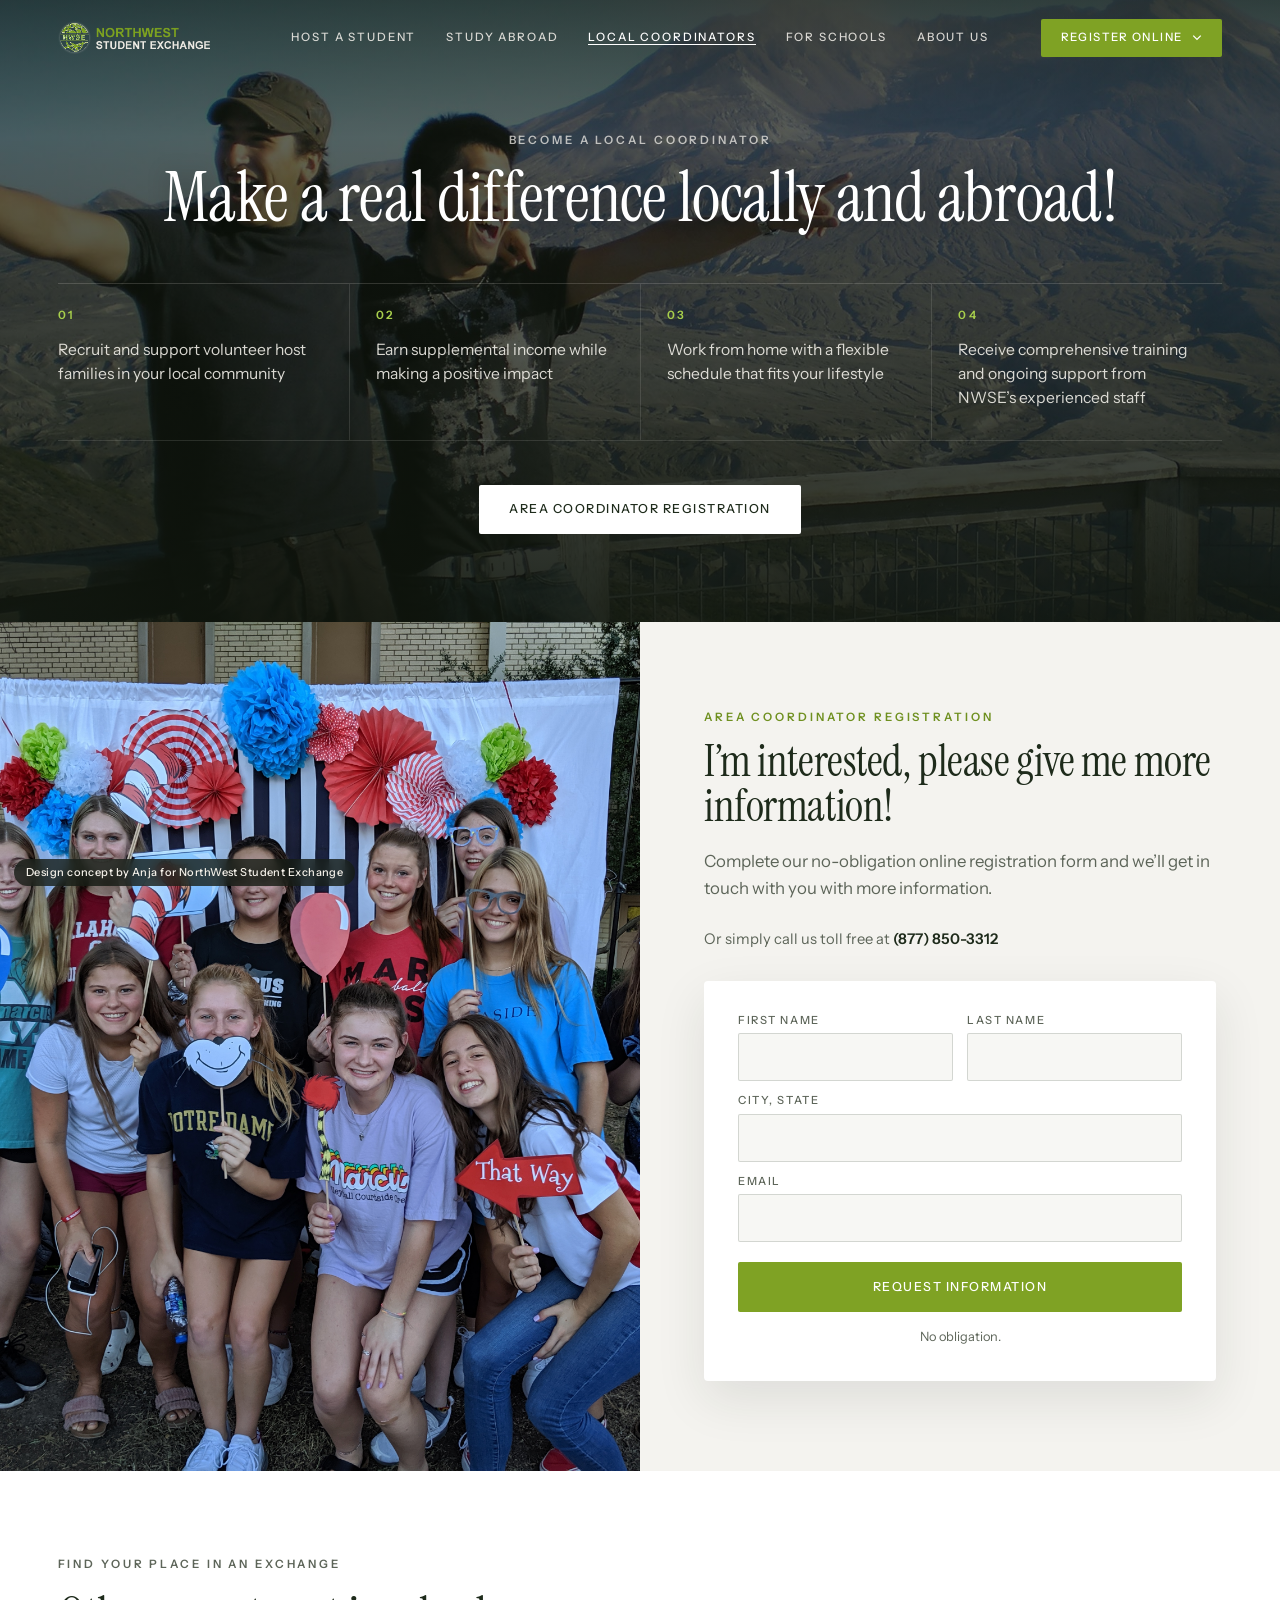
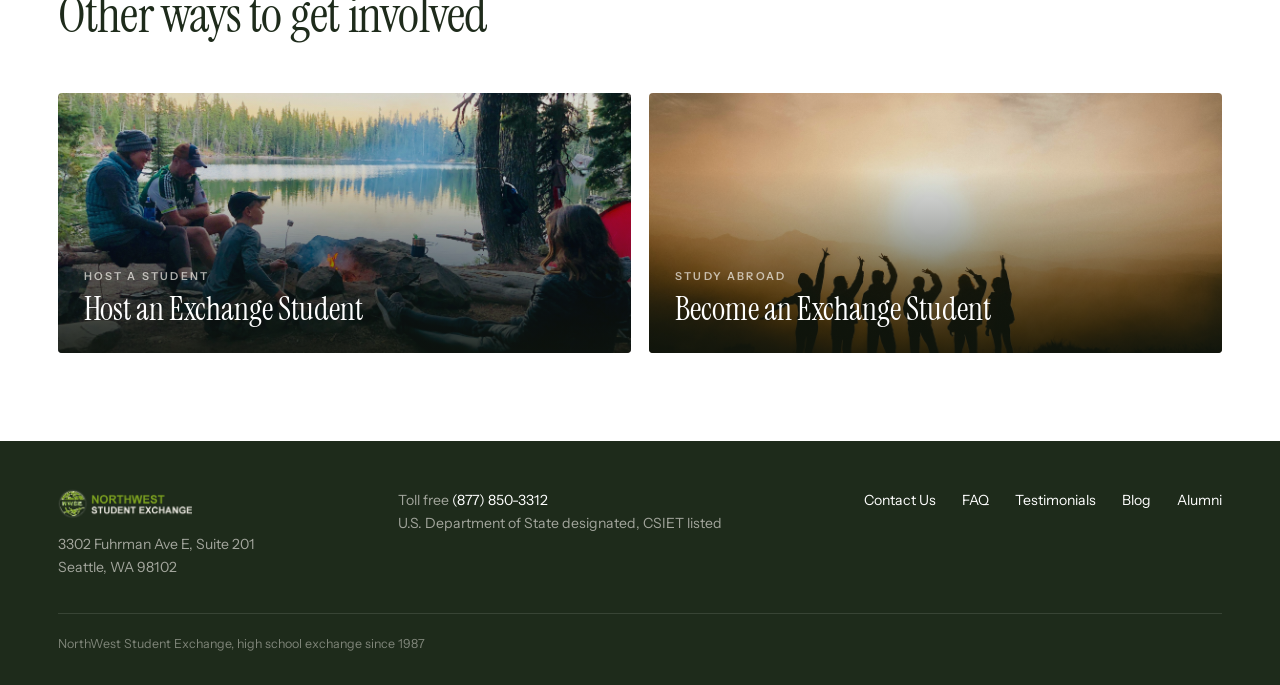
==== coordinator.html @ 682222d7 "Lighter registration section: full colour photo beside a soft light panel with the form Co-Authored-" ====
<!doctype html>
<html lang="en">
<head>
<meta charset="utf-8">
<meta name="viewport" content="width=device-width, initial-scale=1">
<title>Area Coordinator Registration | NorthWest Student Exchange</title>
<meta name="robots" content="noindex">
<link rel="preconnect" href="https://fonts.googleapis.com"><link rel="preconnect" href="https://fonts.gstatic.com" crossorigin><link href="https://fonts.googleapis.com/css2?family=Instrument+Serif:ital@0;1&family=Instrument+Sans:wght@400;500;600&display=swap" rel="stylesheet">
<link rel="stylesheet" href="pages.css?v=9">
</head>
<body>
<header>
  <div class="bar">
    <a class="logo" href="index.html"><img class="lg-light" src="img/logo-light.png" alt="NorthWest Student Exchange"><img class="lg-dark" src="img/logo.png" alt="" aria-hidden="true"></a>
    <nav class="nc"><a href="host.html">Host a Student</a><a href="student.html">Study Abroad</a><a href="coordinator.html" class="cur">Local Coordinators</a><a href="index.html#more">For Schools</a><a href="index.html#why">About Us</a></nav>
    <div class="nr"><div class="reg">
      <button class="reg-btn" type="button" aria-haspopup="true" aria-expanded="false" aria-controls="reg-menu">Register Online<svg viewBox="0 0 12 8" aria-hidden="true"><path d="M1.5 1.75 6 6.25l4.5-4.5"/></svg></button>
      <div class="reg-menu" id="reg-menu" role="menu">
        <a role="menuitem" href="host.html">Host Family Registration</a>
        <a role="menuitem" href="student.html">Exchange Student Registration</a>
        <a role="menuitem" href="coordinator.html">Area Coordinator Registration</a>
      </div>
    </div></div>
  </div>
  <div class="subnav"><a href="host.html">Host a Student</a><a href="student.html">Study Abroad</a><a href="coordinator.html" class="cur">Coordinators</a><a href="index.html#more">For Schools</a><a href="index.html#why">About Us</a></div>
</header>
<main>
<section class="phero top-benefits">
  <img src="img/nwse/2015_11_slider2b.jpg" alt="" style="object-position:50% 40%">
  <div class="wrap">
    <p class="eyebrow">Become a Local Coordinator</p>
    <h1>Make a real difference locally and abroad!</h1>
    
    <ul class="grid four"><li><span class="n">01</span><p>Recruit and support volunteer host families in your local community</p></li><li><span class="n">02</span><p>Earn supplemental income while making a positive impact</p></li><li><span class="n">03</span><p>Work from home with a flexible schedule that fits your lifestyle</p></li><li><span class="n">04</span><p>Receive comprehensive training and ongoing support from NWSE’s experienced staff</p></li></ul>
    <div class="ctas"><a class="b fill" href="#register">Area Coordinator Registration</a></div>
  </div>
</section>
<section class="register" id="register">
  <img src="img/nwse/2020_03_Celine-Engel-62nd-place.jpg" alt="" style="object-position:50% 35%">
  <div class="wrap">
    <div>
      <p class="eyebrow">Area Coordinator Registration</p>
      <h2>I’m interested, please give me more information!</h2>
      <p class="lead">Complete our no-obligation online registration form and we’ll get in touch with you with more information.</p>
      <p class="call">Or simply call us toll free at <a href="tel:+18778503312">(877) 850-3312</a></p>
    </div>
    <form class="mini" autocomplete="off">
      <div class="row"><label>First name<input type="text" name="first"></label><label>Last name<input type="text" name="last"></label></div><label>City, State<input type="text" name="city"></label><label>Email<input type="email" name="email"></label>
      <button class="b green" type="submit">Request Information</button>
      <p class="fine">No obligation.</p>
      <div class="thanks"><h3>Thank you!</h3><p>We’ll get in touch with you with more information.</p></div>
    </form>
  </div>
</section>
<section class="next">
  <div class="wrap">
    <div class="sec-head"><div><p class="eyebrow">Find your place in an exchange</p><h2>Other ways to get involved</h2></div></div>
    <div class="two"><a class="way" href="host.html"><img src="img/stock/camping-by-lake.jpg" alt=""><span><small>Host a Student</small><b>Host an Exchange Student</b></span></a><a class="way" href="student.html"><img src="img/stock/friends-mountain-sunset.jpg" alt=""><span><small>Study Abroad</small><b>Become an Exchange Student</b></span></a></div>
  </div>
</section>
</main>
<footer>
  <div class="wrap">
    <div class="f">
      <div><img src="img/logo-light.png" alt="NorthWest Student Exchange"><p>3302 Fuhrman Ave E, Suite 201<br>Seattle, WA 98102</p></div>
      <div><p>Toll free <a href="tel:+18778503312">(877) 850-3312</a><br>U.S. Department of State designated, CSIET listed</p></div>
      <div class="links"><a href="#">Contact Us</a><a href="#">FAQ</a><a href="#">Testimonials</a><a href="#">Blog</a><a href="#">Alumni</a></div>
    </div>
    <p class="base">NorthWest Student Exchange, high school exchange since 1987</p>
  </div>
</footer>
<script src="pages.js?v=2"></script>
<a class="concept-tag" href="#" onclick="return false" style="position:fixed;left:14px;bottom:14px;z-index:9999;padding:7px 12px;border-radius:999px;background:rgba(20,26,18,.78);color:#f6f2ea;font:500 11px/1.2 'Instrument Sans',Arial,sans-serif;letter-spacing:.04em;text-decoration:none;backdrop-filter:blur(6px);-webkit-backdrop-filter:blur(6px)">Design concept by Anja for NorthWest Student Exchange</a>
</body>
</html>
---- pages.css ----
/* Shared style for host.html, student.html and coordinator.html (light look, big photo at the top) */
:root {
  --bone: #f6f2ea; --paper: #fbf9f4; --sand: #ece5d8; --ink: #1e2b1b; --deep: #18221a; --soft: #5d6559;
  --clay: #7fa224; --clay-dark: #6f9020; --green-deep: #3f5a17; --line: rgba(30,43,27,.14);
  --serif: "Instrument Serif", "Times New Roman", serif; --sans: "Instrument Sans", "Helvetica Neue", Arial, sans-serif;
  --gutter: clamp(18px, 4.5vw, 64px); --max: 78rem;
}
* { box-sizing: border-box; }
html { scroll-behavior: smooth; }
body { margin: 0; background: var(--bone); color: var(--ink); font: 400 16px/1.65 var(--sans); -webkit-font-smoothing: antialiased; }
img { display: block; max-width: 100%; }
a { color: inherit; }
h1, h2, h3 { font-family: var(--serif); font-weight: 400; margin: 0; letter-spacing: -0.015em; }
p { margin: 0; }
.wrap { max-width: calc(var(--max) + 2 * var(--gutter)); margin: 0 auto; padding: 0 var(--gutter); }
.eyebrow { font: 600 0.72rem/1 var(--sans); letter-spacing: .25em; text-transform: uppercase; color: var(--green-deep); margin-bottom: 16px; }
section[id] { scroll-margin-top: 70px; }

/* buttons */
.b { display: inline-flex; align-items: center; justify-content: center; text-decoration: none; white-space: nowrap; border: 0; cursor: pointer;
  font: 500 0.78rem/1 var(--sans); letter-spacing: .12em; text-transform: uppercase; padding: 18px 30px; border-radius: 2px; transition: background .25s, color .25s, box-shadow .25s; }
.b.fill { background: var(--bone); color: var(--ink); }
.b.fill:hover { background: #fff; }
.b.green { background: var(--clay); color: #fff; }
.b.green:hover { background: var(--clay-dark); }
.b.ghost { background: transparent; color: var(--bone); box-shadow: inset 0 0 0 1px rgba(244,241,235,.6); }
.b.ghost:hover { background: rgba(244,241,235,.1); }

/* header: transparent over the photo, solid after it */
header { position: fixed; top: 0; left: 0; right: 0; z-index: 30; transition: background .35s, border-color .35s; border-bottom: 1px solid transparent; }
header.solid { background: rgba(244,241,235,.95); backdrop-filter: blur(12px); -webkit-backdrop-filter: blur(12px); border-bottom-color: var(--line); }
.bar { display: grid; grid-template-columns: 1fr auto 1fr; align-items: center; height: 76px; padding: 0 var(--gutter); }
.logo { justify-self: start; }
.logo img { height: 34px; width: auto; }
.logo .lg-dark { display: none; }
header.solid .logo .lg-dark { display: block; }
header.solid .logo .lg-light { display: none; }
nav.nc { display: flex; gap: 30px; font: 500 0.72rem/1 var(--sans); letter-spacing: .16em; text-transform: uppercase; }
nav.nc a, .subnav a { text-decoration: none; color: rgba(244,241,235,.86); transition: color .2s; }
nav.nc a:hover { color: #fff; }
nav.nc a.cur, .subnav a.cur { color: #fff; box-shadow: 0 1px 0 0 currentColor; }
header.solid nav.nc a, header.solid .subnav a { color: var(--soft); }
header.solid nav.nc a:hover, header.solid nav.nc a.cur, header.solid .subnav a.cur { color: var(--ink); }
.nr { justify-self: end; }
.reg { position: relative; }
.reg-btn { display: inline-flex; align-items: center; gap: 10px; background: var(--clay); color: #fff; border: 0; cursor: pointer; border-radius: 2px;
  font: 500 0.72rem/1 var(--sans); letter-spacing: .12em; text-transform: uppercase; padding: 13px 20px; }
.reg-btn:hover { background: var(--clay-dark); }
.reg-btn svg { width: 10px; height: 7px; fill: none; stroke: currentColor; stroke-width: 1.6; transition: transform .25s; }
.reg.open .reg-btn svg { transform: rotate(180deg); }
.reg-menu { position: absolute; right: 0; top: calc(100% + 10px); min-width: 270px; background: var(--paper); border-radius: 4px; padding: 8px;
  box-shadow: 0 18px 40px rgba(14,20,12,.22); opacity: 0; visibility: hidden; transform: translateY(-6px); transition: opacity .2s, transform .2s, visibility .2s; }
.reg.open .reg-menu { opacity: 1; visibility: visible; transform: none; }
.reg-menu a { display: block; padding: 12px 14px; border-radius: 2px; text-decoration: none; font-size: 0.9rem; color: var(--ink); }
.reg-menu a:hover { background: var(--sand); }
.subnav { display: none; }

/* hero */
.phero { position: relative; min-height: clamp(580px, 88svh, 940px); display: flex; align-items: flex-end; overflow: hidden; background: var(--ink); color: var(--bone); isolation: isolate; }
.phero > img { position: absolute; inset: 0; width: 100%; height: 100%; object-fit: cover; z-index: -2; }
.phero::before { content: ""; position: absolute; inset: 0; z-index: -1;
  background: linear-gradient(to top, #141a12 0%, rgba(14,20,12,.4) 55%, rgba(14,20,12,.15) 100%), linear-gradient(to bottom, rgba(14,20,12,.55) 0%, rgba(14,20,12,0) 26%); }
.phero .wrap { width: 100%; padding-bottom: clamp(64px, 10vh, 112px); padding-top: 140px; text-align: center; display: flex; flex-direction: column; align-items: center; }
.phero .eyebrow { color: rgba(244,241,235,.72); }
.phero h1 { font-size: clamp(2.8rem, 6.4vw, 5.4rem); line-height: 1.02; letter-spacing: -0.01em; max-width: 14em; text-shadow: 0 2px 22px rgba(0,0,0,.3); }
.phero h1 em { font-style: italic; color: #a8cf4c; }
.phero .lead { margin-top: 22px; max-width: 38rem; font-size: 1.125rem; line-height: 1.625; color: rgba(244,241,235,.82); }
.ctas { display: flex; flex-wrap: wrap; justify-content: center; gap: 14px; margin-top: 34px; }
.phero .note { margin-top: 18px; font-size: 0.85rem; color: rgba(244,241,235,.62); }
.phero .note a { color: var(--bone); text-decoration: none; font-weight: 600; white-space: nowrap; }

/* benefits on dark */
.benefits { background: var(--deep); color: var(--bone); padding: clamp(64px, 8vw, 104px) 0; }
.sec-head { display: flex; flex-wrap: wrap; justify-content: space-between; align-items: end; gap: 14px 60px; margin-bottom: clamp(34px, 4vw, 52px); }
.sec-head h2 { font-size: clamp(2.2rem, 4vw, 3.4rem); line-height: 1.08; max-width: 14em; }
.sec-head p { max-width: 26rem; color: var(--soft); }
.benefits .eyebrow { color: #a8cf4c; }
.benefits .sec-head p { color: rgba(244,241,235,.68); }
.grid { display: grid; grid-template-columns: repeat(4, 1fr); border-top: 1px solid rgba(244,241,235,.16); }
.grid.three { grid-template-columns: repeat(3, 1fr); }
.grid li { list-style: none; padding: 26px 26px 30px 0; border-bottom: 1px solid rgba(244,241,235,.12); }
.grid li + li { padding-left: 26px; border-left: 1px solid rgba(244,241,235,.12); }
.grid.four li:nth-child(4n+1), .grid.three li:nth-child(3n+1) { padding-left: 0; border-left: 0; }
.grid { padding: 0; margin: 0; }
.grid .n { display: block; font: 600 0.72rem/1 var(--sans); letter-spacing: .2em; color: #a8cf4c; margin-bottom: 16px; }
.grid p { font-size: 0.95rem; line-height: 1.6; color: rgba(244,241,235,.72); }
.grid p b { display: block; font: 400 1.5rem/1.15 var(--serif); color: var(--bone); margin-bottom: 8px; letter-spacing: -0.01em; }
.grid.short p b { margin: 0; font-size: 1.6rem; }

/* split: photo + text */
.split { display: grid; grid-template-columns: 1fr 1fr; background: var(--paper); }
.split .pic { position: relative; min-height: 520px; }
.split .pic img { position: absolute; inset: 0; width: 100%; height: 100%; object-fit: cover; }
.split .txt { padding: clamp(56px, 7vw, 96px) var(--gutter); max-width: 44rem; }
.split h2 { font-size: clamp(2.1rem, 3.6vw, 3rem); line-height: 1.1; margin-bottom: 26px; }
.ticks { list-style: none; padding: 0; margin: 0; display: grid; grid-template-columns: 1fr 1fr; gap: 0 28px; }
.ticks li { padding: 12px 0 12px 22px; border-bottom: 1px solid var(--line); position: relative; font-size: 0.95rem; }
.ticks li::before { content: ""; position: absolute; left: 0; top: 21px; width: 8px; height: 8px; border-radius: 50%; background: var(--clay); }
.ticks.one { grid-template-columns: 1fr; }
.quote { margin-top: 30px; font: 400 italic clamp(1.5rem, 2.4vw, 1.9rem)/1.25 var(--serif); color: var(--green-deep); }
.split .small { margin-top: 20px; color: var(--soft); font-size: 0.95rem; }

/* light bands */
.band { padding: clamp(56px, 7vw, 92px) 0; }
.band.sand { background: var(--sand); }
.chips { display: flex; flex-wrap: wrap; gap: 10px; list-style: none; padding: 0; margin: 0; }
.chips li { padding: 11px 18px; border: 1px solid rgba(14,20,12,.22); border-radius: 2px; font-size: 0.92rem; background: rgba(255,255,255,.4); }
.band .small { margin-top: 22px; color: var(--soft); max-width: 44rem; }

.steps { list-style: none; padding: 0; margin: 0; display: grid; grid-template-columns: repeat(5, 1fr); gap: 0; counter-reset: s; }
.steps li { counter-increment: s; padding: 0 22px 0 0; position: relative; font-size: 0.95rem; color: var(--ink); }
.steps li::before { content: "0" counter(s); display: block; font: 400 2.6rem/1 var(--serif); color: var(--green-deep); margin-bottom: 14px; }
.steps li::after { content: ""; position: absolute; left: 62px; right: 16px; top: 18px; height: 1px; background: var(--line); }
.steps li:last-child::after { display: none; }

.cards { display: grid; grid-template-columns: repeat(2, 1fr); gap: 18px; }
.cards article { background: var(--paper); border: 1px solid var(--line); border-radius: 4px; padding: 28px 28px 30px; }
.cards h3 { font-size: 1.75rem; line-height: 1.15; margin-bottom: 10px; }
.cards .tag { display: inline-block; margin-bottom: 12px; font: 600 0.68rem/1 var(--sans); letter-spacing: .16em; text-transform: uppercase; color: var(--green-deep); }
.cards p { color: var(--soft); font-size: 0.95rem; }

/* register: photo with the form right on it */
.register { position: relative; overflow: hidden; color: var(--bone); background: var(--ink); isolation: isolate; padding: clamp(72px, 9vw, 120px) 0; }
.register > img { position: absolute; inset: 0; width: 100%; height: 100%; object-fit: cover; z-index: -2; }
.register::before { content: ""; position: absolute; inset: 0; z-index: -1; background: linear-gradient(90deg, rgba(14,20,12,.92) 0%, rgba(14,20,12,.72) 50%, rgba(14,20,12,.45) 100%); }
.register .wrap { display: grid; grid-template-columns: 1.05fr .95fr; gap: clamp(32px, 6vw, 90px); align-items: center; }
.register .eyebrow { color: rgba(244,241,235,.72); }
.register h2 { font-size: clamp(2.3rem, 4.4vw, 3.8rem); line-height: 1.04; letter-spacing: -0.01em; }
.register .lead { margin-top: 18px; color: rgba(244,241,235,.8); font-size: 1.05rem; max-width: 32rem; }
.register .call { margin-top: 24px; font-size: 0.92rem; color: rgba(244,241,235,.7); }
.register .call a { color: var(--bone); font-weight: 600; text-decoration: none; white-space: nowrap; }
form.mini { background: rgba(14,20,12,.55); backdrop-filter: blur(14px); -webkit-backdrop-filter: blur(14px); border: 1px solid rgba(244,241,235,.16); border-radius: 4px; padding: clamp(22px, 3vw, 34px); display: grid; gap: 14px; }
form.mini .row { display: grid; grid-template-columns: 1fr 1fr; gap: 14px; }
form.mini label { display: grid; gap: 7px; font: 500 0.7rem/1 var(--sans); letter-spacing: .14em; text-transform: uppercase; color: rgba(244,241,235,.7); }
form.mini input, form.mini select { width: 100%; font: 400 0.98rem var(--sans); color: var(--bone); background: rgba(244,241,235,.06); border: 1px solid rgba(244,241,235,.28); border-radius: 2px; padding: 13px 14px; }
form.mini select option { color: var(--ink); }
form.mini input::placeholder { color: rgba(244,241,235,.4); }
form.mini input:focus, form.mini select:focus { outline: none; border-color: var(--clay); background: rgba(244,241,235,.1); }
form.mini .b { margin-top: 6px; width: 100%; padding: 19px; }
form.mini .fine { font-size: 0.8rem; color: rgba(244,241,235,.55); text-align: center; }
.thanks { display: none; text-align: left; }
.thanks h3 { font-size: 1.7rem; margin-bottom: 10px; }
.thanks p { color: rgba(244,241,235,.8); }
form.mini.done > *:not(.thanks) { display: none; }
form.mini.done .thanks { display: block; }

/* next: the other two ways */
.next { padding: clamp(56px, 7vw, 88px) 0; }
.next .two { display: grid; grid-template-columns: 1fr 1fr; gap: 18px; }
.next a.way { position: relative; display: flex; align-items: flex-end; min-height: 260px; padding: 26px; text-decoration: none; color: var(--bone); border-radius: 4px; overflow: hidden; isolation: isolate; }
.next a.way img { position: absolute; inset: 0; width: 100%; height: 100%; object-fit: cover; z-index: -2; transition: transform .6s; }
.next a.way::before { content: ""; position: absolute; inset: 0; z-index: -1; background: linear-gradient(to top, rgba(14,20,12,.85), rgba(14,20,12,.1) 70%); }
.next a.way:hover img { transform: scale(1.04); }
.next a.way small { display: block; font: 600 0.68rem/1 var(--sans); letter-spacing: .2em; text-transform: uppercase; color: rgba(244,241,235,.7); margin-bottom: 10px; }
.next a.way b { font: 400 2rem/1.1 var(--serif); }

footer { background: var(--ink); color: rgba(244,241,235,.62); padding: 48px 0 30px; font-size: 0.88rem; }
footer .f { display: flex; flex-wrap: wrap; justify-content: space-between; gap: 22px 40px; align-items: flex-start; }
footer img { height: 30px; width: auto; margin-bottom: 14px; }
footer a { text-decoration: none; color: var(--bone); }
footer .links { display: flex; flex-wrap: wrap; gap: 10px 26px; }
footer .base { margin-top: 34px; padding-top: 20px; border-top: 1px solid rgba(244,241,235,.12); font-size: 0.78rem; color: rgba(244,241,235,.45); }

@media (max-width: 1000px) {
  .grid, .grid.three { grid-template-columns: 1fr 1fr; }
  .grid li, .grid li + li { padding: 22px 18px 24px 0; border-left: 0; }
  .grid li:nth-child(even) { padding-left: 18px; border-left: 1px solid rgba(244,241,235,.12); }
  .steps { grid-template-columns: 1fr; gap: 18px; }
  .steps li { display: grid; grid-template-columns: 52px 1fr; align-items: baseline; padding: 0; }
  .steps li::before { margin: 0; font-size: 1.8rem; }
  .steps li::after { display: none; }
  .split, .register .wrap { grid-template-columns: 1fr; }
  .split .pic { min-height: 0; aspect-ratio: 16 / 10; }
}
@media (max-width: 860px) {
  .bar { grid-template-columns: auto 1fr; height: 64px; }
  .logo img { height: 28px; }
  nav.nc { display: none; }
  .subnav { display: flex; gap: 22px; overflow-x: auto; white-space: nowrap; padding: 0 var(--gutter) 12px; font-size: 0.86rem; font-weight: 500; scrollbar-width: none; }
  .subnav::-webkit-scrollbar { display: none; }
  .reg-btn { padding: 11px 14px; font-size: 0.66rem; }
  .reg-menu { min-width: 250px; }
  section[id] { scroll-margin-top: 100px; }
  .phero { min-height: clamp(560px, 84svh, 820px); }
  .phero .wrap { padding-bottom: 48px; }
  .phero .lead { font-size: 1rem; margin-top: 16px; }
  .ctas { margin-top: 26px; gap: 10px; }
  .b { padding: 15px 20px; font-size: 0.7rem; letter-spacing: .1em; }
  .ticks, .cards, .next .two, form.mini .row { grid-template-columns: 1fr; }
  .next a.way { min-height: 190px; }
}
@media (max-width: 560px) {
  .grid, .grid.three { grid-template-columns: 1fr; }
  .grid li, .grid li + li, .grid li:nth-child(even) { padding: 20px 0 22px; border-left: 0; }
  .grid .n { margin-bottom: 10px; }
}

/* compact pages: benefits sit right on the big photo */
.top-benefits { min-height: 0; }
.top-benefits::before { background: linear-gradient(to top, rgba(14,20,12,.92) 0%, rgba(14,20,12,.72) 45%, rgba(14,20,12,.6) 100%), linear-gradient(to bottom, rgba(14,20,12,.5) 0%, rgba(14,20,12,0) 22%); }
.top-benefits .wrap { padding-top: clamp(120px, 15vh, 160px); padding-bottom: clamp(56px, 7vw, 88px); }
.top-benefits h1 { font-size: clamp(2.6rem, 5.4vw, 4.6rem); }
.top-benefits .lead { max-width: 44rem; }
.top-benefits .grid { width: 100%; margin-top: clamp(34px, 4vw, 50px); text-align: left; }
.top-benefits .grid p { font-size: 0.98rem; line-height: 1.55; color: rgba(244,241,235,.88); }
.top-benefits .grid.short p { font: 400 1.5rem/1.2 var(--serif); color: var(--bone); letter-spacing: -0.005em; }
.top-benefits .ctas { margin-top: clamp(30px, 3.5vw, 44px); }
@media (max-width: 860px) { .top-benefits .wrap { padding-top: 130px; } .top-benefits .grid.short p { font-size: 1.3rem; } }

/* light look: white instead of beige */
:root { --bone: #ffffff; --paper: #ffffff; --sand: #f4f3ef; }

/* white form card on the photo */
form.mini { background: #ffffff; border: 0; backdrop-filter: none; -webkit-backdrop-filter: none; box-shadow: 0 24px 60px rgba(0,0,0,.28); }
form.mini label { color: #5d6559; }
form.mini input, form.mini select { color: #1e2b1b; background: #f7f7f4; border: 1px solid rgba(30,43,27,.16); }
form.mini input::placeholder { color: rgba(30,43,27,.4); }
form.mini input:focus, form.mini select:focus { border-color: #7fa224; background: #ffffff; box-shadow: 0 0 0 3px rgba(127,162,36,.15); }
form.mini .fine { color: #5d6559; }
.thanks h3 { color: #1e2b1b; }
.thanks p { color: #5d6559; }
form.mini .row { align-items: end; }
form.mini input, form.mini select { height: 48px; }
form.mini select { -webkit-appearance: none; appearance: none; padding-right: 40px; background-image: url("data:image/svg+xml,%3Csvg xmlns='http://www.w3.org/2000/svg' viewBox='0 0 12 8'%3E%3Cpath d='M1.5 1.75 6 6.25l4.5-4.5' fill='none' stroke='%231e2b1b' stroke-width='1.5'/%3E%3C/svg%3E"); background-repeat: no-repeat; background-position: right 14px center; background-size: 12px 8px; }

/* v9: light registration. She liked the top but found the form part too dark, so the photo shows in full colour
   on one side and the text plus form sit on a soft light panel. Dark version: backups-pages/pages-v8-dark-register.css */
.register { display: grid; grid-template-columns: 1fr 1fr; padding: 0; background: #f4f3ef; color: var(--ink); }
.register::before { display: none; }
.register > img { position: relative; inset: auto; z-index: auto; grid-column: 1; height: 100%; min-height: 640px; }
.register .wrap { grid-column: 2; max-width: 640px; margin: 0; grid-template-columns: 1fr; gap: 30px;
  padding: clamp(64px, 7vw, 100px) clamp(28px, 5vw, 80px); }
.register .eyebrow { color: #6f9020; }
.register h2 { font-size: clamp(2.1rem, 3.4vw, 3.1rem); }
.register .lead { color: #5d6559; }
.register .call { color: #5d6559; }
.register .call a { color: var(--ink); }
.register form.mini { box-shadow: 0 18px 50px rgba(30,43,27,.10); }
@media (max-width: 860px) {
  .register { grid-template-columns: 1fr; }
  .register > img { grid-column: 1; min-height: 0; height: auto; aspect-ratio: 4 / 3; }
  .register .wrap { grid-column: 1; max-width: none; padding: 48px var(--gutter) 64px; }
}
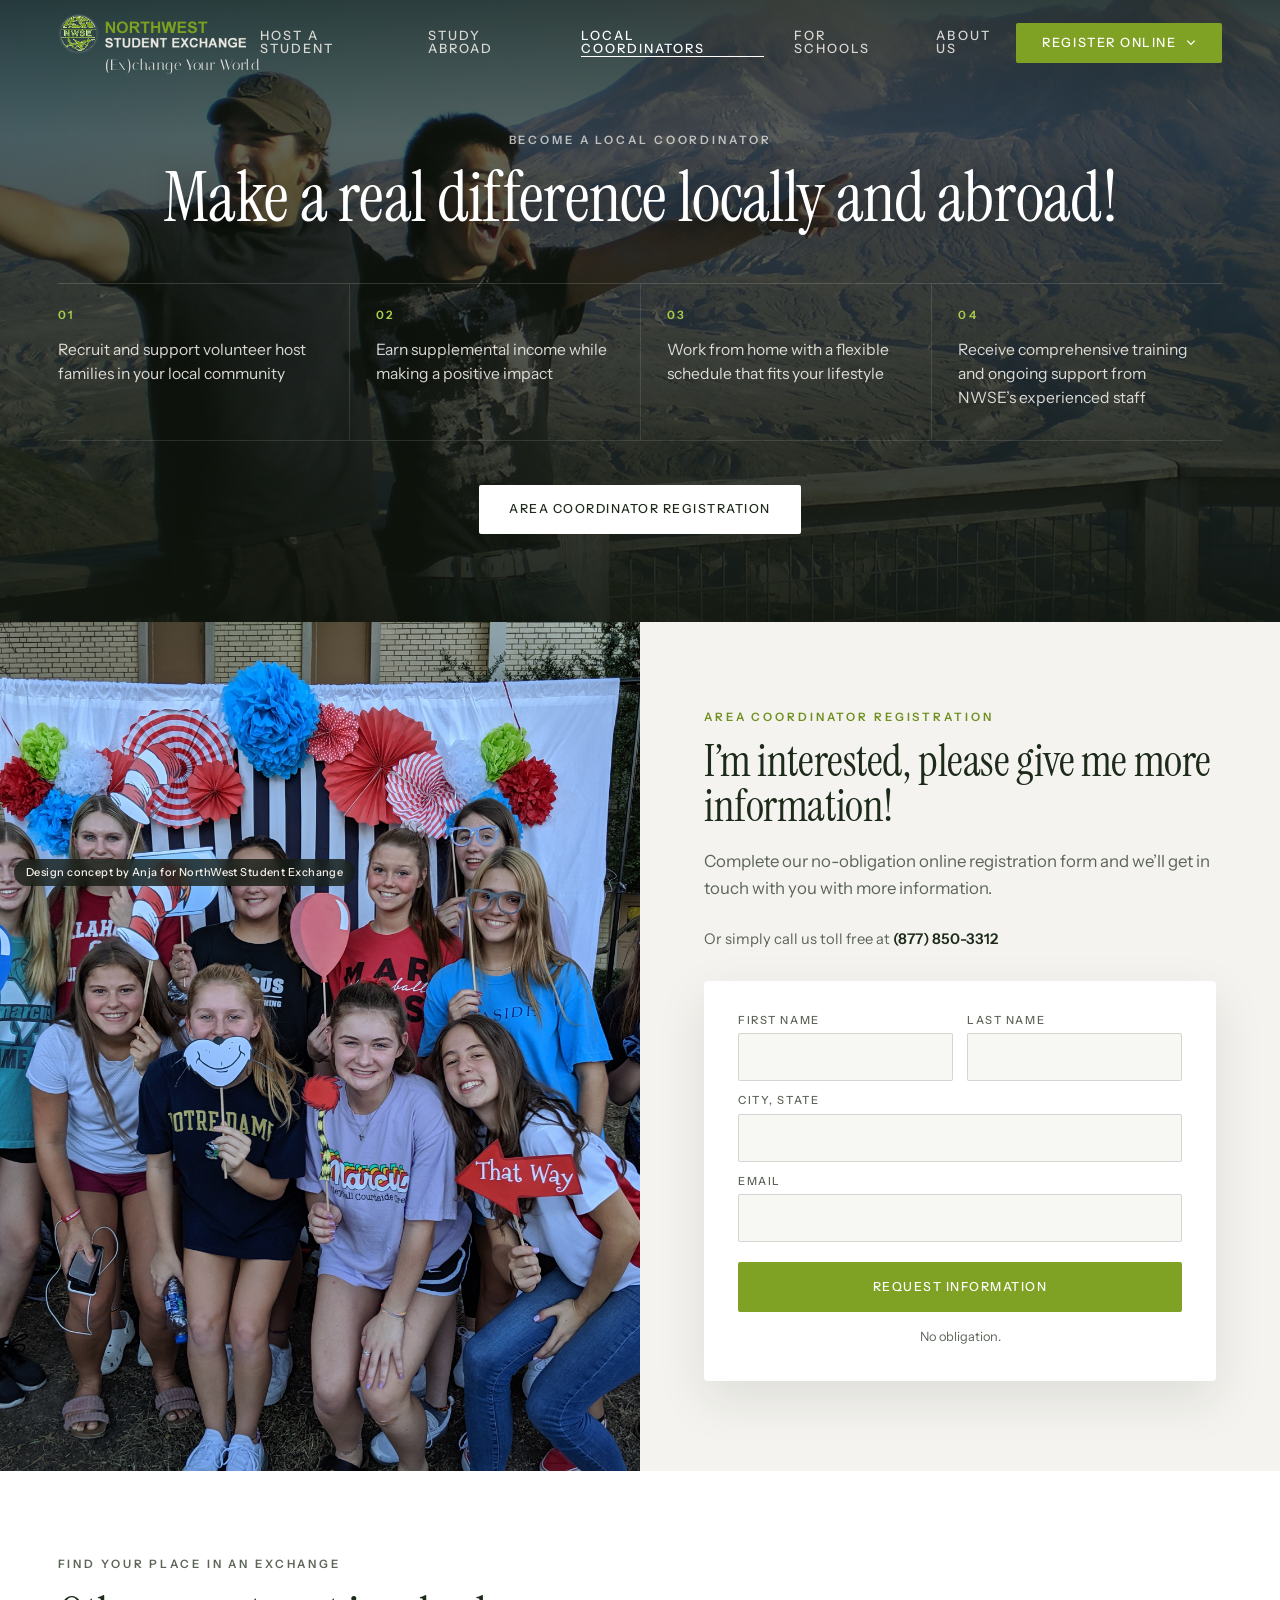
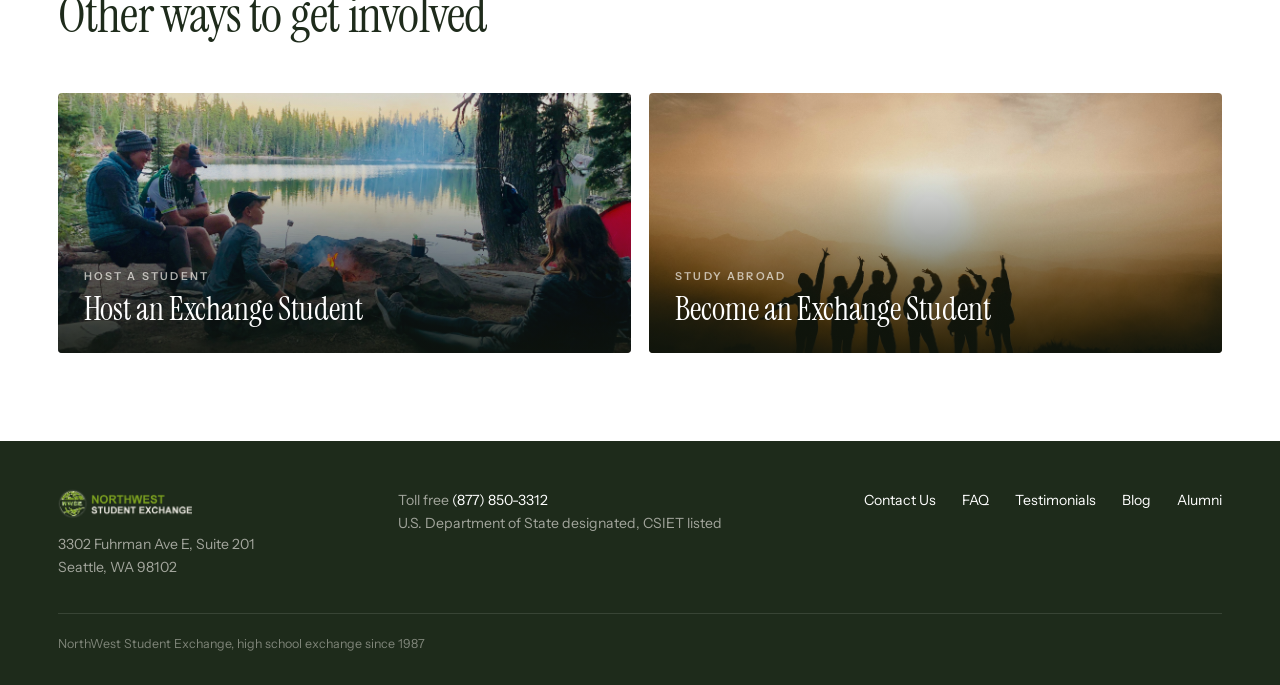
==== commit 6ed7131b: "Bigger logo and top menu, (Ex)change Your World under the logo Co-Authored-By: Claude Opus 5.5 <nore" ====
--- a/coordinator.html
+++ b/coordinator.html
@@ -5,13 +5,13 @@
 <meta name="viewport" content="width=device-width, initial-scale=1">
 <title>Area Coordinator Registration | NorthWest Student Exchange</title>
 <meta name="robots" content="noindex">
-<link rel="preconnect" href="https://fonts.googleapis.com"><link rel="preconnect" href="https://fonts.gstatic.com" crossorigin><link href="https://fonts.googleapis.com/css2?family=Instrument+Serif:ital@0;1&family=Instrument+Sans:wght@400;500;600&display=swap" rel="stylesheet">
-<link rel="stylesheet" href="pages.css?v=9">
+<link rel="preconnect" href="https://fonts.googleapis.com"><link rel="preconnect" href="https://fonts.gstatic.com" crossorigin><link href="https://fonts.googleapis.com/css2?family=Instrument+Serif:ital@0;1&family=Italiana&family=Instrument+Sans:wght@400;500;600&display=swap" rel="stylesheet">
+<link rel="stylesheet" href="pages.css?v=10">
 </head>
 <body>
 <header>
   <div class="bar">
-    <a class="logo" href="index.html"><img class="lg-light" src="img/logo-light.png" alt="NorthWest Student Exchange"><img class="lg-dark" src="img/logo.png" alt="" aria-hidden="true"></a>
+    <a class="logo" href="index.html"><img class="lg-light" src="img/logo-light.png" alt="NorthWest Student Exchange"><img class="lg-dark" src="img/logo.png" alt="" aria-hidden="true"><span class="tagline">(Ex)change Your World</span></a>
     <nav class="nc"><a href="host.html">Host a Student</a><a href="student.html">Study Abroad</a><a href="coordinator.html" class="cur">Local Coordinators</a><a href="index.html#more">For Schools</a><a href="index.html#why">About Us</a></nav>
     <div class="nr"><div class="reg">
       <button class="reg-btn" type="button" aria-haspopup="true" aria-expanded="false" aria-controls="reg-menu">Register Online<svg viewBox="0 0 12 8" aria-hidden="true"><path d="M1.5 1.75 6 6.25l4.5-4.5"/></svg></button>
--- a/pages.css
+++ b/pages.css
@@ -241,3 +241,27 @@
   .register > img { grid-column: 1; min-height: 0; height: auto; aspect-ratio: 4 / 3; }
   .register .wrap { grid-column: 1; max-width: none; padding: 48px var(--gutter) 64px; }
 }
+
+/* v10: logo a little bigger, top links and button a little bigger, their slogan "(Ex)change Your World" under the logo.
+   Before: backups-pages/pages-v9-before-bigger-logo.css */
+.logo { display: flex; flex-direction: column; align-items: flex-start; gap: 3px; text-decoration: none; }
+.logo img { height: 42px; }
+.logo .tagline { margin-left: 47px; font: 400 15px/1 "Italiana", serif; letter-spacing: .03em; color: rgba(244,241,235,.92); white-space: nowrap; }
+header.solid .logo .tagline { color: #6f9020; }
+.bar { height: 86px; }
+nav.nc { font-size: 0.8rem; }
+.reg-btn { font-size: 0.8rem; padding: 14px 26px; }
+@media (max-width: 1180px) { nav.nc { gap: 20px; font-size: 0.7rem; } }
+@media (max-width: 860px) {
+  .bar { height: 66px; }
+  .logo img { height: 34px; }
+  .logo .tagline { margin-left: 38px; font-size: 12.5px; }
+  .reg-btn { font-size: 0.68rem; padding: 11px 16px; }
+}
+.reg-btn { white-space: nowrap; }
+@media (min-width: 861px) and (max-width: 1240px) { nav.nc { gap: 18px; font-size: 0.68rem; letter-spacing: .12em; } .reg-btn { font-size: 0.7rem; padding: 12px 18px; } }
+@media (min-width: 861px) and (max-width: 1120px) { .logo img { height: 36px; } .logo .tagline { margin-left: 41px; font-size: 13px; } nav.nc { gap: 14px; font-size: 0.6rem; letter-spacing: .1em; } .reg-btn { padding: 11px 14px; font-size: 0.64rem; } }
+@media (min-width: 861px) and (max-width: 960px) {
+  .bar { grid-template-columns: auto 1fr; } nav.nc { display: none; }
+  .subnav { display: flex; gap: 22px; white-space: nowrap; padding: 0 var(--gutter) 12px; font-size: 0.86rem; font-weight: 500; }
+}
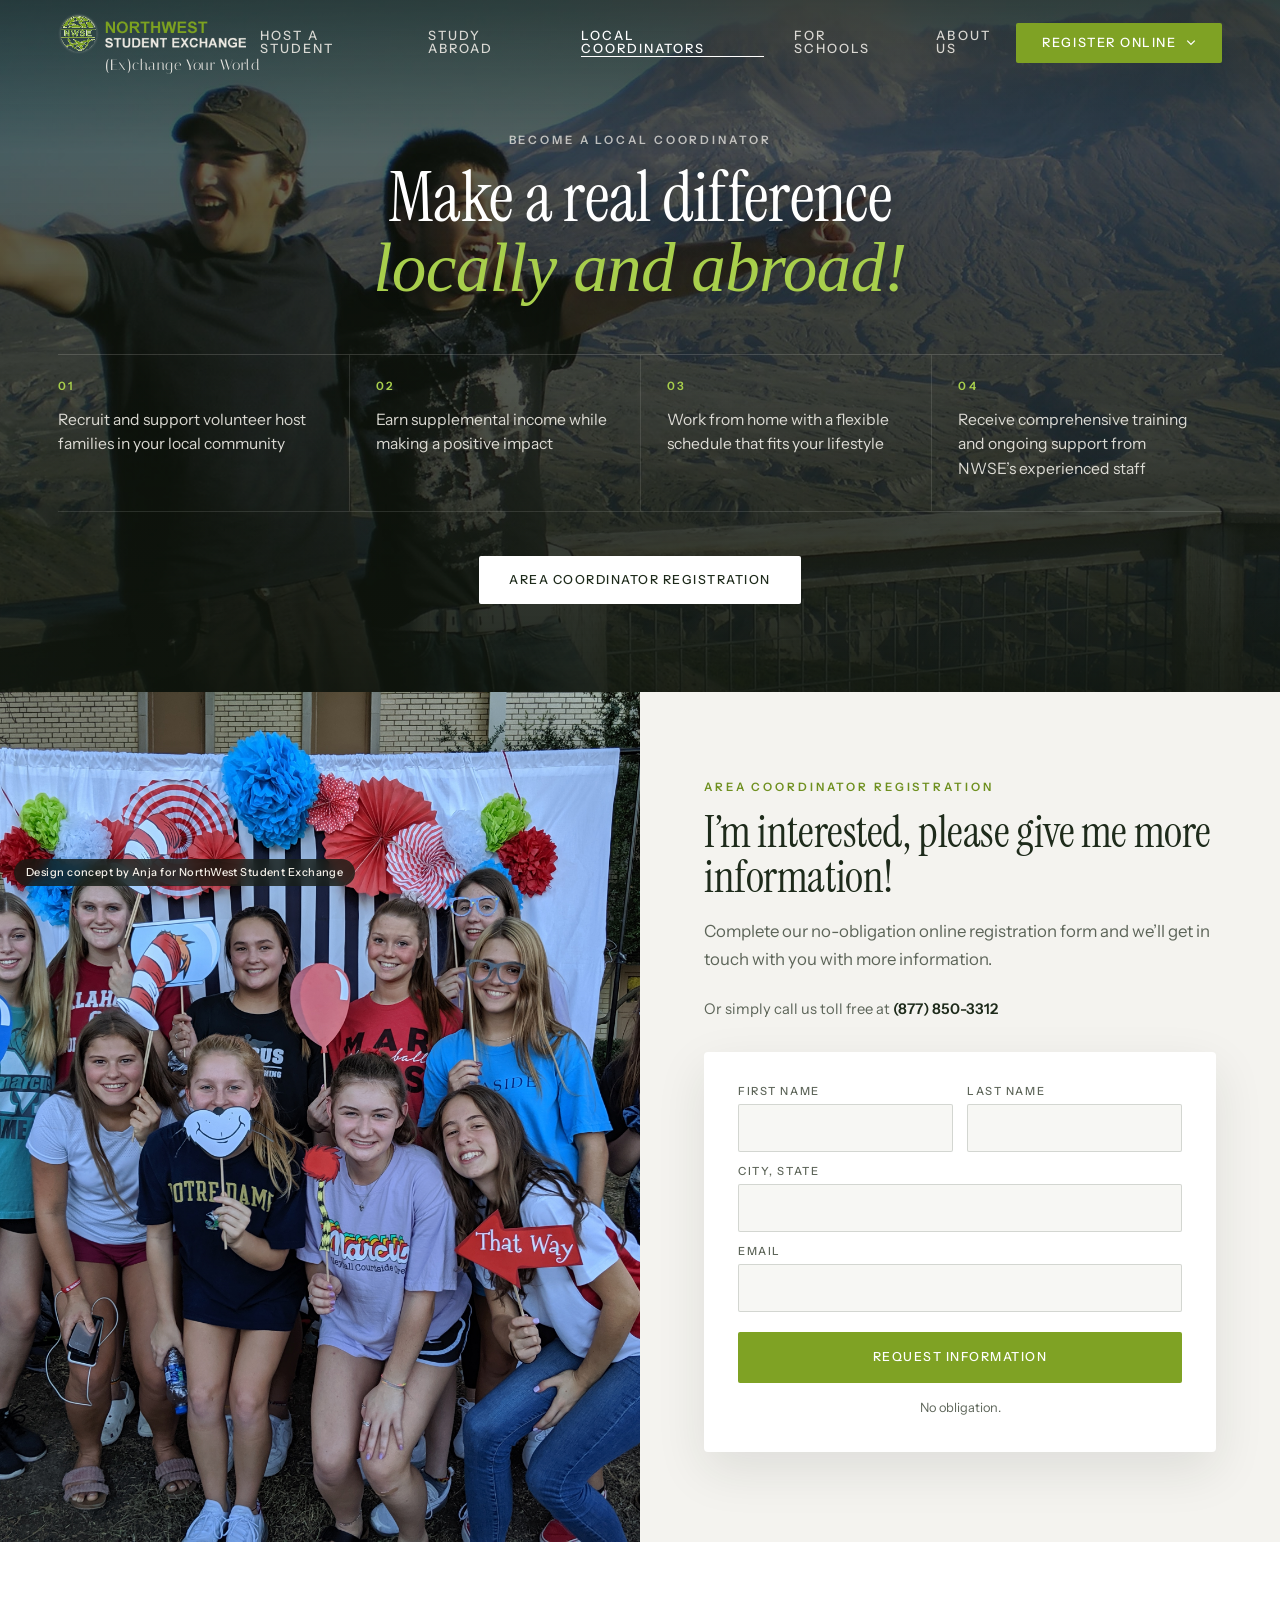
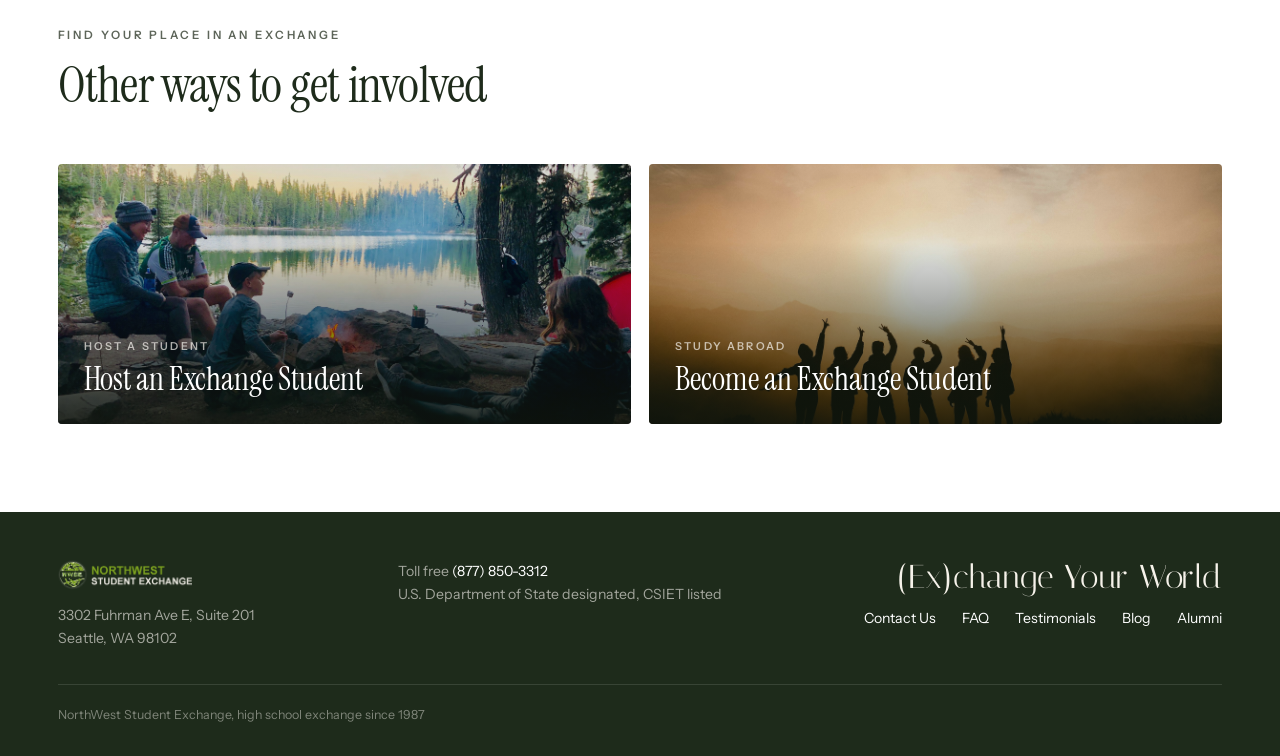
==== commit d2094329: "Italic green headline endings, NWSE's 'You don't need to' line on host page, slogan above footer lin" ====
--- a/coordinator.html
+++ b/coordinator.html
@@ -6,7 +6,7 @@
 <title>Area Coordinator Registration | NorthWest Student Exchange</title>
 <meta name="robots" content="noindex">
 <link rel="preconnect" href="https://fonts.googleapis.com"><link rel="preconnect" href="https://fonts.gstatic.com" crossorigin><link href="https://fonts.googleapis.com/css2?family=Instrument+Serif:ital@0;1&family=Italiana&family=Instrument+Sans:wght@400;500;600&display=swap" rel="stylesheet">
-<link rel="stylesheet" href="pages.css?v=10">
+<link rel="stylesheet" href="pages.css?v=11">
 </head>
 <body>
 <header>
@@ -29,7 +29,8 @@
   <img src="img/nwse/2015_11_slider2b.jpg" alt="" style="object-position:50% 40%">
   <div class="wrap">
     <p class="eyebrow">Become a Local Coordinator</p>
-    <h1>Make a real difference locally and abroad!</h1>
+    <h1>Make a real difference <em>locally and abroad!</em></h1>
+    
     
     <ul class="grid four"><li><span class="n">01</span><p>Recruit and support volunteer host families in your local community</p></li><li><span class="n">02</span><p>Earn supplemental income while making a positive impact</p></li><li><span class="n">03</span><p>Work from home with a flexible schedule that fits your lifestyle</p></li><li><span class="n">04</span><p>Receive comprehensive training and ongoing support from NWSE’s experienced staff</p></li></ul>
     <div class="ctas"><a class="b fill" href="#register">Area Coordinator Registration</a></div>
@@ -64,7 +65,8 @@
     <div class="f">
       <div><img src="img/logo-light.png" alt="NorthWest Student Exchange"><p>3302 Fuhrman Ave E, Suite 201<br>Seattle, WA 98102</p></div>
       <div><p>Toll free <a href="tel:+18778503312">(877) 850-3312</a><br>U.S. Department of State designated, CSIET listed</p></div>
-      <div class="links"><a href="#">Contact Us</a><a href="#">FAQ</a><a href="#">Testimonials</a><a href="#">Blog</a><a href="#">Alumni</a></div>
+      <div class="f-end"><p class="f-slogan">(Ex)change Your World</p>
+      <div class="links"><a href="#">Contact Us</a><a href="#">FAQ</a><a href="#">Testimonials</a><a href="#">Blog</a><a href="#">Alumni</a></div></div>
     </div>
     <p class="base">NorthWest Student Exchange, high school exchange since 1987</p>
   </div>
--- a/pages.css
+++ b/pages.css
@@ -265,3 +265,14 @@
   .bar { grid-template-columns: auto 1fr; } nav.nc { display: none; }
   .subnav { display: flex; gap: 22px; white-space: nowrap; padding: 0 var(--gutter) 12px; font-size: 0.86rem; font-weight: 500; }
 }
+
+/* v11: her reference mixed upright and italic type. Each headline ends in green italic, and the host page gets
+   NWSE's own "You don't need to..." line in italic serif above the plain lead. Before: backups-pages/pages-v10-before-italic.css */
+.phero h1 em { display: block; }
+.top-benefits .note { margin: 26px auto 0; max-width: 34rem; font: italic 400 clamp(1.45rem, 2.2vw, 1.9rem)/1.25 var(--serif); color: #f6f2ea; text-shadow: 0 2px 18px rgba(0,0,0,.3); }
+.top-benefits .note + .lead { margin-top: 12px; }
+@media (max-width: 860px) { .top-benefits .note { font-size: 1.3rem; margin-top: 18px; } }
+/* slogan above the footer links (registration pages have no big sign-off like the homepage) */
+footer .f-end { display: grid; gap: 14px; justify-items: end; }
+footer .f-slogan { margin: 0; font: 400 clamp(1.7rem, 2.6vw, 2.3rem)/1 "Italiana", serif; color: #f6f2ea; letter-spacing: .01em; }
+@media (max-width: 860px) { footer .f-end { justify-items: start; } }
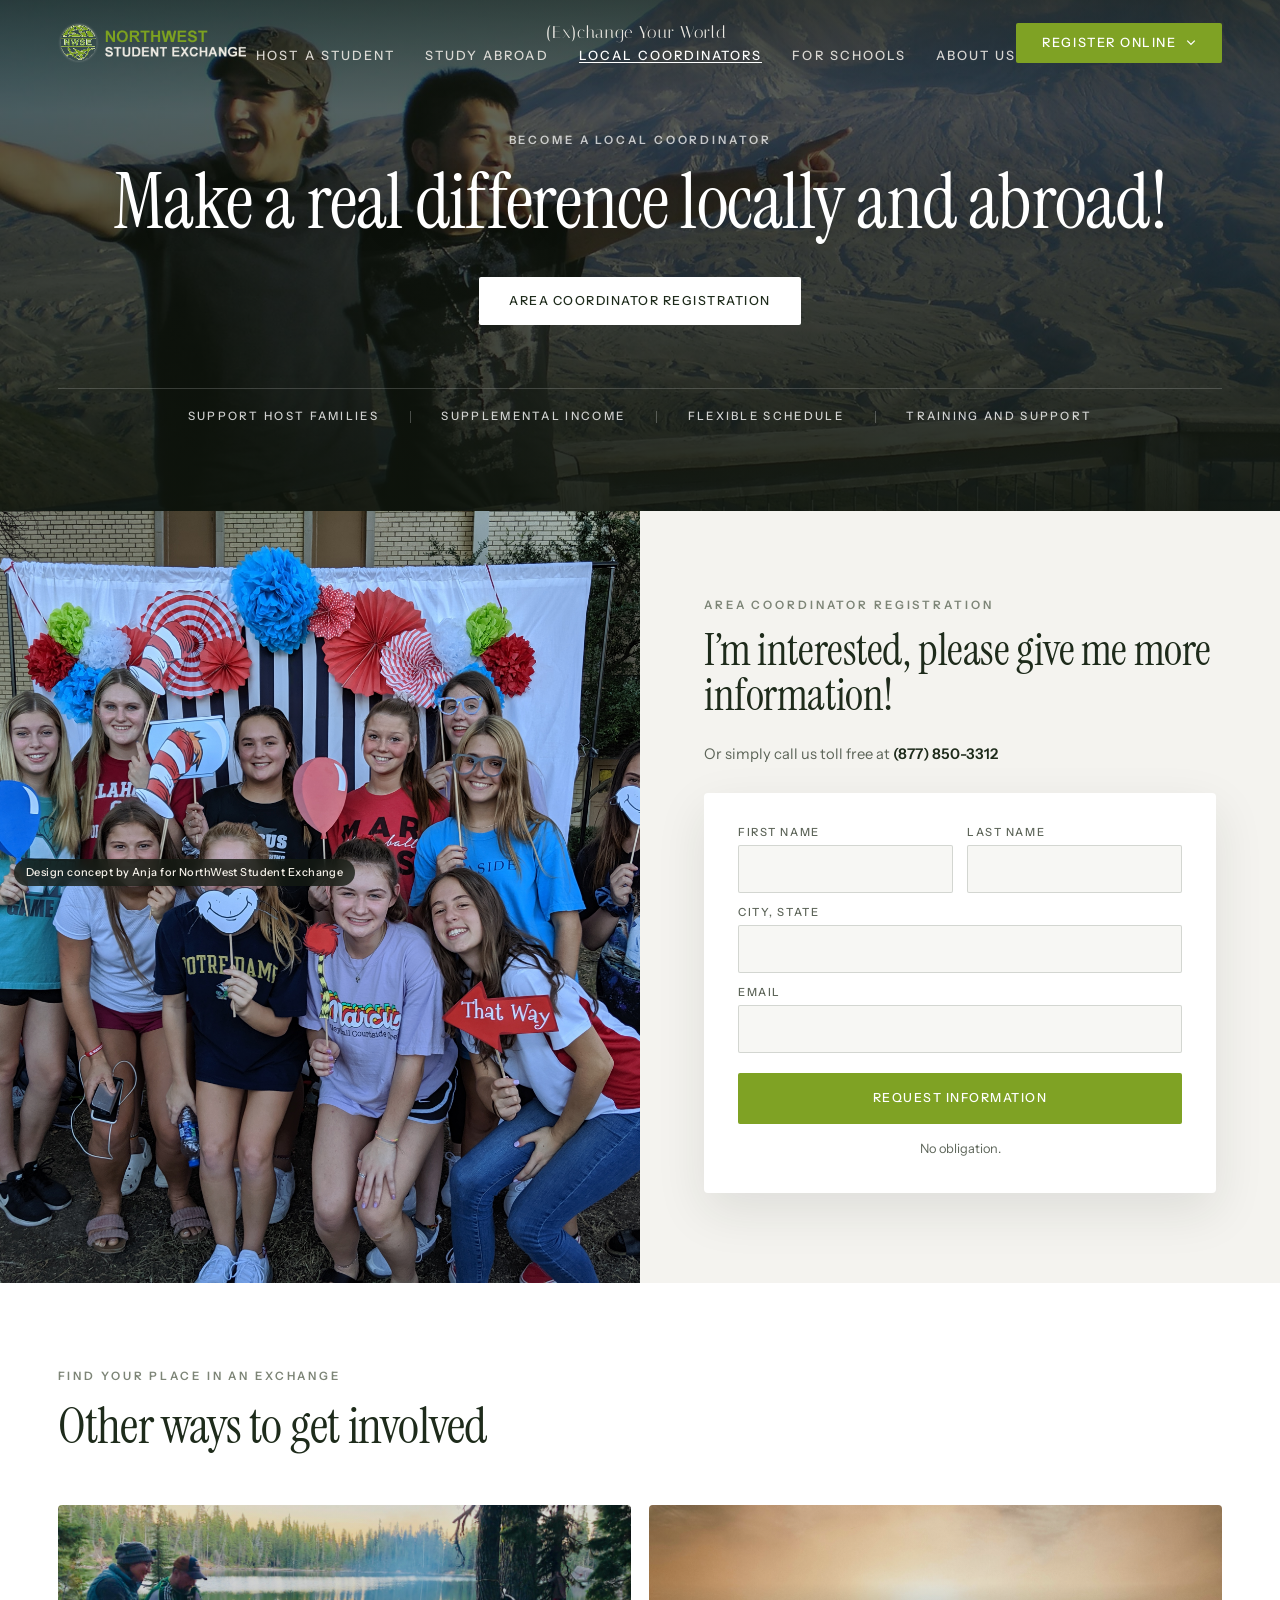
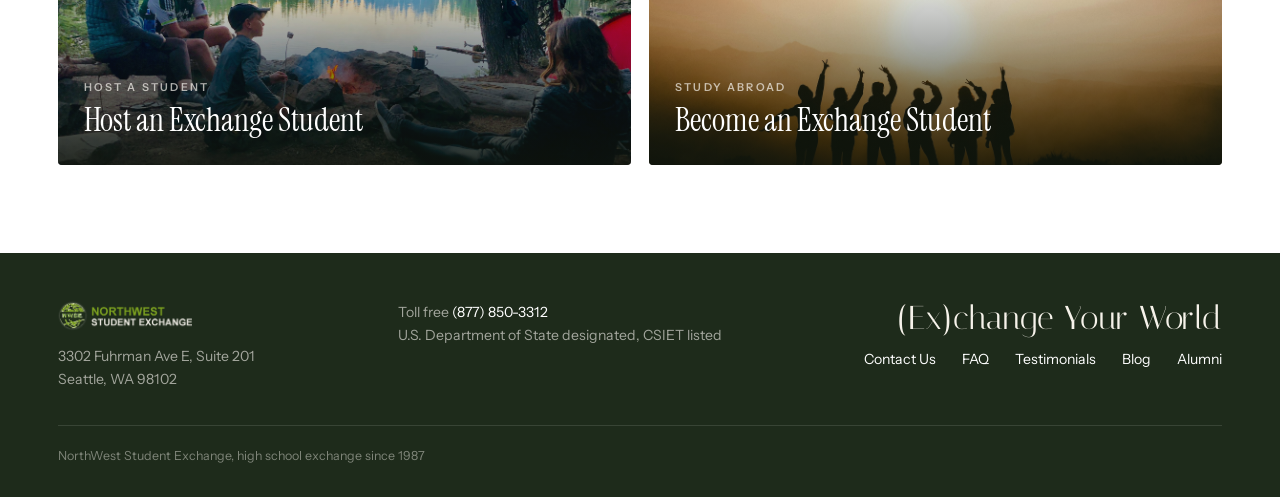
==== commit 16b5c5d8: "Simpler registration pages, slogan above the menu, sharper card photos, no Hrvatski link Co-Authored" ====
--- a/coordinator.html
+++ b/coordinator.html
@@ -6,12 +6,12 @@
 <title>Area Coordinator Registration | NorthWest Student Exchange</title>
 <meta name="robots" content="noindex">
 <link rel="preconnect" href="https://fonts.googleapis.com"><link rel="preconnect" href="https://fonts.gstatic.com" crossorigin><link href="https://fonts.googleapis.com/css2?family=Instrument+Serif:ital@0;1&family=Italiana&family=Instrument+Sans:wght@400;500;600&display=swap" rel="stylesheet">
-<link rel="stylesheet" href="pages.css?v=11">
+<link rel="stylesheet" href="pages.css?v=13">
 </head>
 <body>
 <header>
   <div class="bar">
-    <a class="logo" href="index.html"><img class="lg-light" src="img/logo-light.png" alt="NorthWest Student Exchange"><img class="lg-dark" src="img/logo.png" alt="" aria-hidden="true"><span class="tagline">(Ex)change Your World</span></a>
+    <a class="logo" href="index.html"><img class="lg-light" src="img/logo-light.png" alt="NorthWest Student Exchange"><img class="lg-dark" src="img/logo.png" alt="" aria-hidden="true"></a>
     <nav class="nc"><a href="host.html">Host a Student</a><a href="student.html">Study Abroad</a><a href="coordinator.html" class="cur">Local Coordinators</a><a href="index.html#more">For Schools</a><a href="index.html#why">About Us</a></nav>
     <div class="nr"><div class="reg">
       <button class="reg-btn" type="button" aria-haspopup="true" aria-expanded="false" aria-controls="reg-menu">Register Online<svg viewBox="0 0 12 8" aria-hidden="true"><path d="M1.5 1.75 6 6.25l4.5-4.5"/></svg></button>
@@ -29,11 +29,11 @@
   <img src="img/nwse/2015_11_slider2b.jpg" alt="" style="object-position:50% 40%">
   <div class="wrap">
     <p class="eyebrow">Become a Local Coordinator</p>
-    <h1>Make a real difference <em>locally and abroad!</em></h1>
+    <h1>Make a real difference locally and abroad!</h1>
     
     
-    <ul class="grid four"><li><span class="n">01</span><p>Recruit and support volunteer host families in your local community</p></li><li><span class="n">02</span><p>Earn supplemental income while making a positive impact</p></li><li><span class="n">03</span><p>Work from home with a flexible schedule that fits your lifestyle</p></li><li><span class="n">04</span><p>Receive comprehensive training and ongoing support from NWSE’s experienced staff</p></li></ul>
     <div class="ctas"><a class="b fill" href="#register">Area Coordinator Registration</a></div>
+    <ul class="perks"><li>Support Host Families</li><li>Supplemental Income</li><li>Flexible Schedule</li><li>Training and Support</li></ul>
   </div>
 </section>
 <section class="register" id="register">
@@ -42,7 +42,7 @@
     <div>
       <p class="eyebrow">Area Coordinator Registration</p>
       <h2>I’m interested, please give me more information!</h2>
-      <p class="lead">Complete our no-obligation online registration form and we’ll get in touch with you with more information.</p>
+      
       <p class="call">Or simply call us toll free at <a href="tel:+18778503312">(877) 850-3312</a></p>
     </div>
     <form class="mini" autocomplete="off">
--- a/pages.css
+++ b/pages.css
@@ -276,3 +276,33 @@
 footer .f-end { display: grid; gap: 14px; justify-items: end; }
 footer .f-slogan { margin: 0; font: 400 clamp(1.7rem, 2.6vw, 2.3rem)/1 "Italiana", serif; color: #f6f2ea; letter-spacing: .01em; }
 @media (max-width: 860px) { footer .f-end { justify-items: start; } }
+
+/* v12: slogan above the menu instead of under the logo; host italic line on one row and clearly bigger than the plain line under it */
+.logo .tagline { display: none; }
+nav.nc { position: relative; padding-top: 26px; }
+nav.nc::before { content: "(Ex)change Your World"; position: absolute; top: 0; left: 50%; transform: translateX(-50%); white-space: nowrap;
+  font: 400 17px/1 "Italiana", serif; letter-spacing: .04em; text-transform: none; color: rgba(244,241,235,.95); }
+header.solid nav.nc::before { color: #6f9020; }
+.top-benefits .note { max-width: none; font-size: clamp(1.6rem, 2.6vw, 2.35rem); line-height: 1.2; margin-top: 30px; }
+.top-benefits .note + .lead { margin-top: 16px; font-size: 1.02rem; color: rgba(244,241,235,.78); }
+@media (max-width: 860px) { .top-benefits .note { font-size: 1.4rem; } }
+.top-benefits .note + .lead { max-width: 48rem; }
+
+/* v13: simple, clean, premium. White headline only (no green), one line under it, one button, and the benefits as one quiet row
+   of short words. No green text anywhere except NWSE's buttons. Before: backups-pages/pages-v13-before-simple.css */
+.phero h1 em { color: inherit; font-style: normal; display: inline; }
+.top-benefits h1 { font-size: clamp(2.8rem, 6vw, 5.2rem); line-height: 1.02; }
+.top-benefits .note { margin-top: 22px; font-size: clamp(1.35rem, 2vw, 1.75rem); color: rgba(255,255,255,.9); }
+.top-benefits .lead { margin-top: 20px; max-width: 36rem; font-size: 1.05rem; color: rgba(255,255,255,.8); }
+.top-benefits .ctas { margin-top: 36px; }
+.perks { list-style: none; margin: clamp(48px, 7vh, 80px) 0 0; padding: 22px 0 0; width: 100%; border-top: 1px solid rgba(255,255,255,.18);
+  display: flex; flex-wrap: wrap; justify-content: center; gap: 10px 0; }
+.perks li { font: 500 0.72rem/1 var(--sans); letter-spacing: .2em; text-transform: uppercase; color: rgba(255,255,255,.8); padding: 0 clamp(16px, 2.4vw, 34px); }
+.perks li + li { border-left: 1px solid rgba(255,255,255,.25); }
+.register .eyebrow, .next .eyebrow, .eyebrow { color: #7d8577; }
+.phero .eyebrow { color: rgba(255,255,255,.72); }
+.register .wrap { gap: 26px; }
+@media (max-width: 860px) {
+  .perks { flex-direction: column; align-items: center; gap: 14px; }
+  .perks li + li { border-left: 0; }
+}
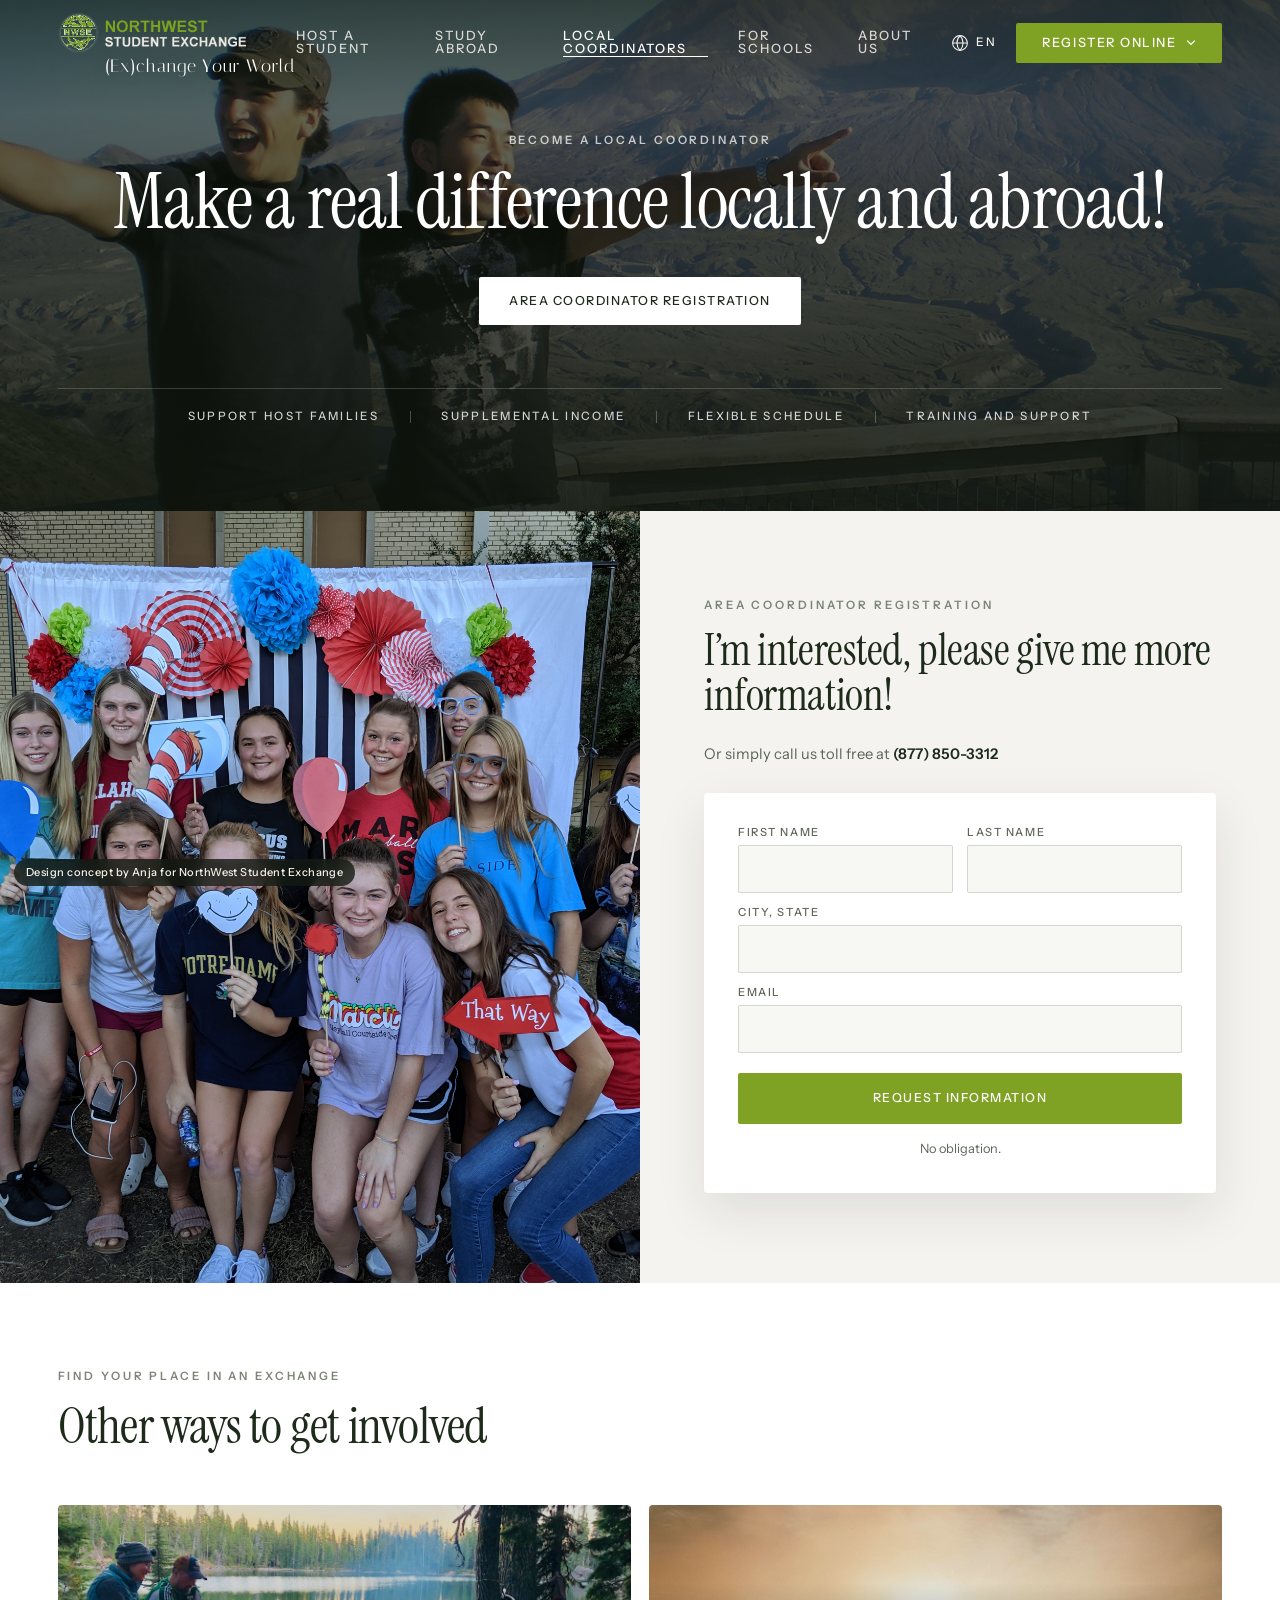
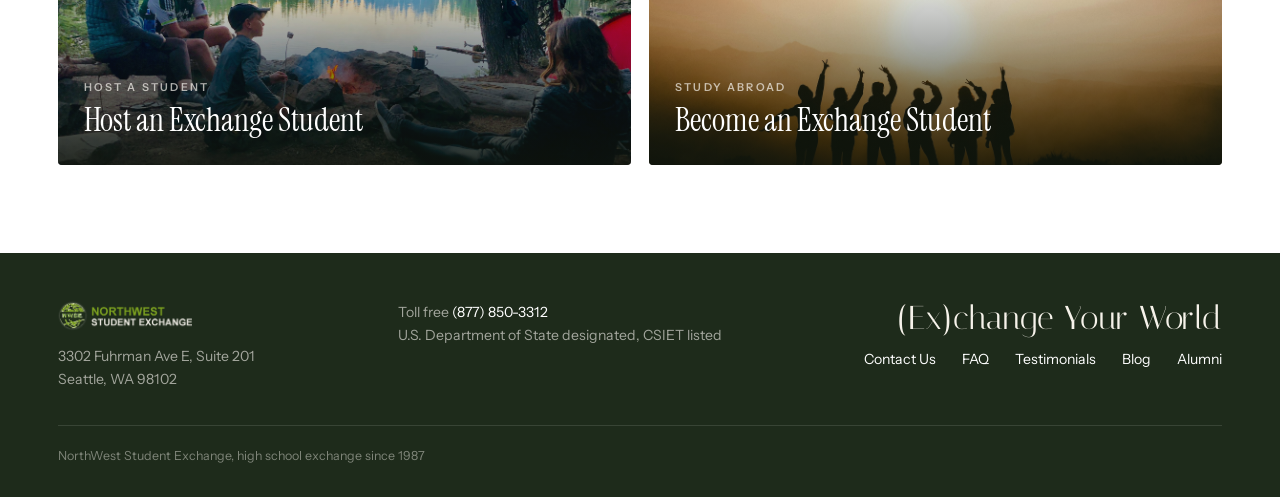
==== commit c4c92ad1: "Hero: NWSE clips with photos in between; slogan under logo; language switch; calmer open-home sectio" ====
--- a/coordinator.html
+++ b/coordinator.html
@@ -6,14 +6,14 @@
 <title>Area Coordinator Registration | NorthWest Student Exchange</title>
 <meta name="robots" content="noindex">
 <link rel="preconnect" href="https://fonts.googleapis.com"><link rel="preconnect" href="https://fonts.gstatic.com" crossorigin><link href="https://fonts.googleapis.com/css2?family=Instrument+Serif:ital@0;1&family=Italiana&family=Instrument+Sans:wght@400;500;600&display=swap" rel="stylesheet">
-<link rel="stylesheet" href="pages.css?v=13">
+<link rel="stylesheet" href="pages.css?v=14">
 </head>
 <body>
 <header>
   <div class="bar">
-    <a class="logo" href="index.html"><img class="lg-light" src="img/logo-light.png" alt="NorthWest Student Exchange"><img class="lg-dark" src="img/logo.png" alt="" aria-hidden="true"></a>
+    <a class="logo" href="index.html"><img class="lg-light" src="img/logo-light.png" alt="NorthWest Student Exchange"><img class="lg-dark" src="img/logo.png" alt="" aria-hidden="true"><span class="tagline">(Ex)change Your World</span></a>
     <nav class="nc"><a href="host.html">Host a Student</a><a href="student.html">Study Abroad</a><a href="coordinator.html" class="cur">Local Coordinators</a><a href="index.html#more">For Schools</a><a href="index.html#why">About Us</a></nav>
-    <div class="nr"><div class="reg">
+    <div class="nr"><div class="lang"><button class="lang-btn" type="button" aria-haspopup="true" aria-expanded="false" aria-label="Language"><svg viewBox="0 0 20 20" aria-hidden="true"><circle cx="10" cy="10" r="8.2"/><path d="M1.8 10h16.4M10 1.8c2.3 2.4 3.4 5.1 3.4 8.2s-1.1 5.8-3.4 8.2M10 1.8C7.7 4.2 6.6 6.9 6.6 10s1.1 5.8 3.4 8.2"/></svg><span>EN</span></button><div class="lang-menu" role="menu"><a role="menuitem" class="cur" href="#">English</a><a role="menuitem" href="https://www.nwse.com/high-school-jahr-in-den-usa/" target="_blank" rel="noopener">Deutsch</a><a role="menuitem" href="https://www.nwse.com/アメリカ高校留学/" target="_blank" rel="noopener">日本語</a></div></div><div class="reg">
       <button class="reg-btn" type="button" aria-haspopup="true" aria-expanded="false" aria-controls="reg-menu">Register Online<svg viewBox="0 0 12 8" aria-hidden="true"><path d="M1.5 1.75 6 6.25l4.5-4.5"/></svg></button>
       <div class="reg-menu" id="reg-menu" role="menu">
         <a role="menuitem" href="host.html">Host Family Registration</a>
@@ -71,7 +71,7 @@
     <p class="base">NorthWest Student Exchange, high school exchange since 1987</p>
   </div>
 </footer>
-<script src="pages.js?v=2"></script>
+<script src="pages.js?v=3"></script>
 <a class="concept-tag" href="#" onclick="return false" style="position:fixed;left:14px;bottom:14px;z-index:9999;padding:7px 12px;border-radius:999px;background:rgba(20,26,18,.78);color:#f6f2ea;font:500 11px/1.2 'Instrument Sans',Arial,sans-serif;letter-spacing:.04em;text-decoration:none;backdrop-filter:blur(6px);-webkit-backdrop-filter:blur(6px)">Design concept by Anja for NorthWest Student Exchange</a>
 </body>
 </html>
--- a/pages.css
+++ b/pages.css
@@ -306,3 +306,26 @@
   .perks { flex-direction: column; align-items: center; gap: 14px; }
   .perks li + li { border-left: 0; }
 }
+
+/* v14: slogan back under the logo (bigger, white over the photo, dark when the bar turns light), small language switch next to Register Online.
+   Before: backups-pages/pages-v14-before-logo-slogan.css */
+nav.nc { padding-top: 0; }
+nav.nc::before { content: none; display: none; }
+.logo .tagline { display: block; margin-left: 47px; font: 400 18px/1 "Italiana", serif; letter-spacing: .05em; color: #fff; text-shadow: 0 1px 14px rgba(0,0,0,.35); white-space: nowrap; }
+header.solid .logo .tagline { color: var(--ink); text-shadow: none; }
+@media (min-width: 861px) and (max-width: 1120px) { .logo .tagline { margin-left: 41px; font-size: 15px; } }
+@media (max-width: 860px) { .logo .tagline { margin-left: 38px; font-size: 14px; } }
+.nr { display: flex; align-items: center; gap: 18px; }
+.lang { position: relative; }
+.lang-btn { display: flex; align-items: center; gap: 7px; background: none; border: 0; padding: 8px 2px; cursor: pointer; font: 500 .74rem/1 "Instrument Sans", Arial, sans-serif; letter-spacing: .14em; color: #f4f1eb; }
+header.solid .lang-btn { color: var(--ink); }
+.lang-btn svg { width: 18px; height: 18px; fill: none; stroke: currentColor; stroke-width: 1.2; }
+.lang-menu { position: absolute; right: 0; top: calc(100% + 12px); z-index: 60; min-width: 170px; padding: 8px; background: #fbf9f4; border-radius: 4px; box-shadow: 0 18px 40px rgba(20,26,18,.16);
+  opacity: 0; visibility: hidden; transform: translateY(-4px); transition: opacity .2s, transform .2s, visibility .2s; }
+.lang.open .lang-menu { opacity: 1; visibility: visible; transform: none; }
+.lang-menu a { display: block; padding: 11px 14px; border-radius: 2px; color: #1e2b1b; text-decoration: none; font: 500 .9rem/1.2 "Instrument Sans", Arial, sans-serif; letter-spacing: 0; text-transform: none; }
+.lang-menu a:hover { background: rgba(30,43,27,.06); }
+.lang-menu a.cur { color: #7d8577; }
+@media (max-width: 860px) { .nr { gap: 10px; } .lang-btn span { display: none; } }
+.nr { margin-left: 28px; }
+@media (min-width: 861px) and (max-width: 1240px) { .lang-btn span { display: none; } .nr { margin-left: 16px; gap: 12px; } }
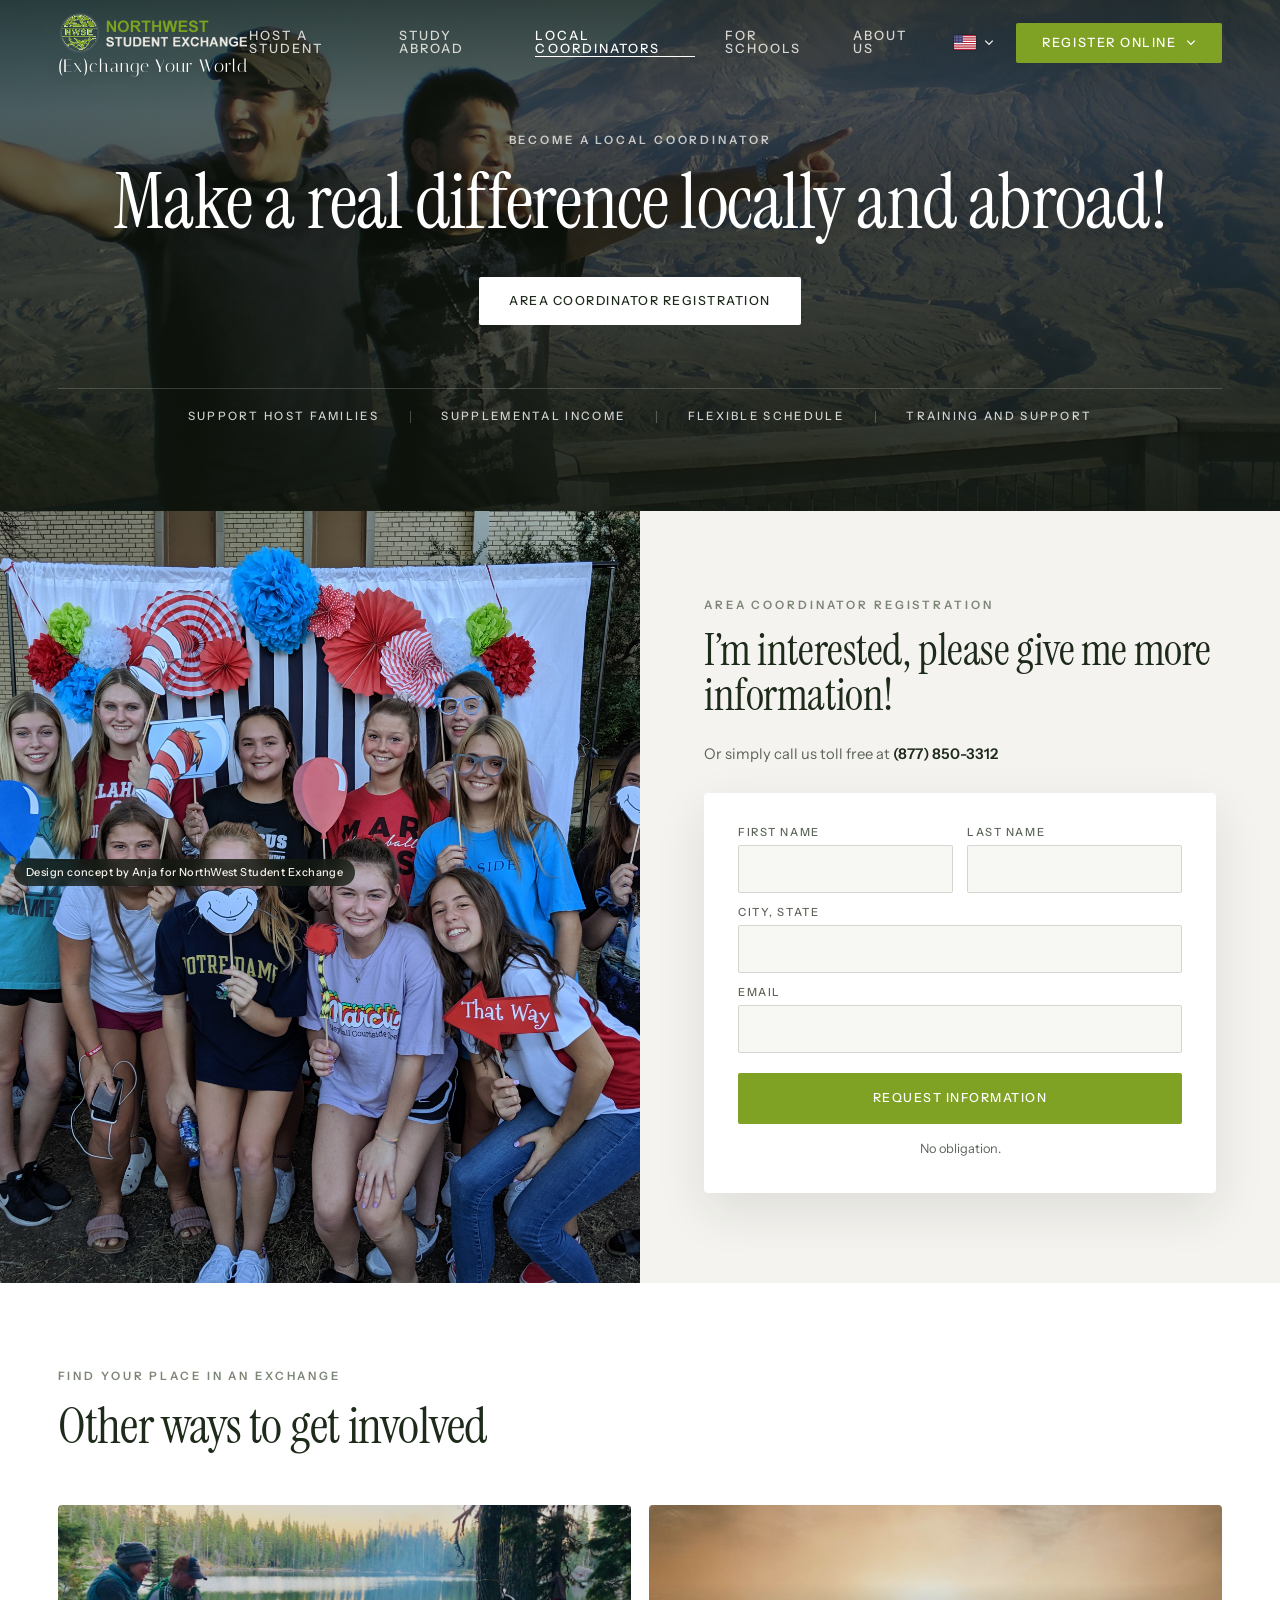
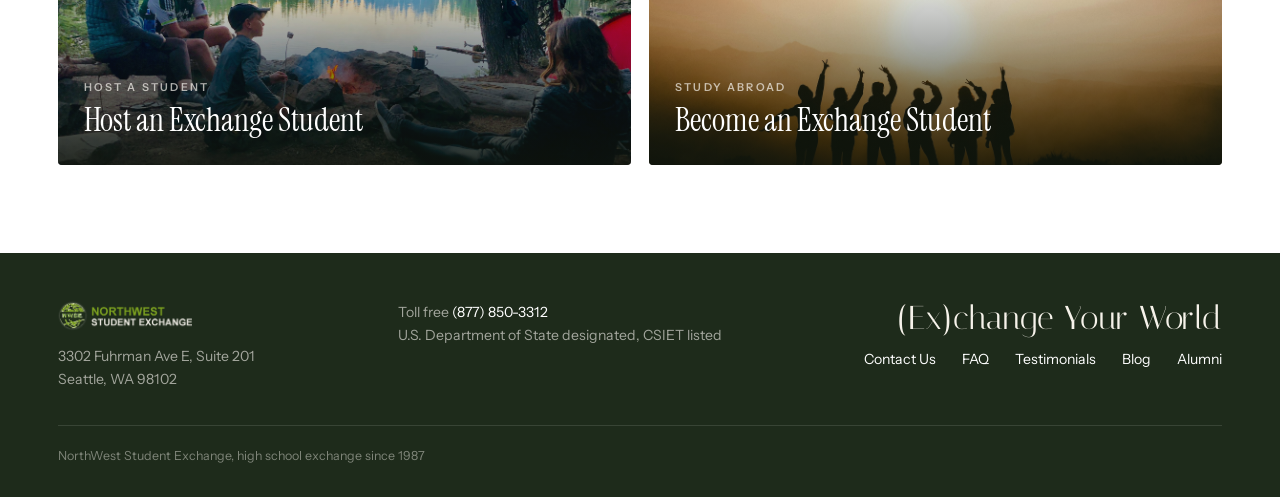
==== commit 2c728bb1: "Hero clips start hidden so YouTube's title bar and pause sign never show; flags-only language switch" ====
--- a/coordinator.html
+++ b/coordinator.html
@@ -6,14 +6,14 @@
 <title>Area Coordinator Registration | NorthWest Student Exchange</title>
 <meta name="robots" content="noindex">
 <link rel="preconnect" href="https://fonts.googleapis.com"><link rel="preconnect" href="https://fonts.gstatic.com" crossorigin><link href="https://fonts.googleapis.com/css2?family=Instrument+Serif:ital@0;1&family=Italiana&family=Instrument+Sans:wght@400;500;600&display=swap" rel="stylesheet">
-<link rel="stylesheet" href="pages.css?v=14">
+<link rel="stylesheet" href="pages.css?v=15">
 </head>
 <body>
 <header>
   <div class="bar">
     <a class="logo" href="index.html"><img class="lg-light" src="img/logo-light.png" alt="NorthWest Student Exchange"><img class="lg-dark" src="img/logo.png" alt="" aria-hidden="true"><span class="tagline">(Ex)change Your World</span></a>
     <nav class="nc"><a href="host.html">Host a Student</a><a href="student.html">Study Abroad</a><a href="coordinator.html" class="cur">Local Coordinators</a><a href="index.html#more">For Schools</a><a href="index.html#why">About Us</a></nav>
-    <div class="nr"><div class="lang"><button class="lang-btn" type="button" aria-haspopup="true" aria-expanded="false" aria-label="Language"><svg viewBox="0 0 20 20" aria-hidden="true"><circle cx="10" cy="10" r="8.2"/><path d="M1.8 10h16.4M10 1.8c2.3 2.4 3.4 5.1 3.4 8.2s-1.1 5.8-3.4 8.2M10 1.8C7.7 4.2 6.6 6.9 6.6 10s1.1 5.8 3.4 8.2"/></svg><span>EN</span></button><div class="lang-menu" role="menu"><a role="menuitem" class="cur" href="#">English</a><a role="menuitem" href="https://www.nwse.com/high-school-jahr-in-den-usa/" target="_blank" rel="noopener">Deutsch</a><a role="menuitem" href="https://www.nwse.com/アメリカ高校留学/" target="_blank" rel="noopener">日本語</a></div></div><div class="reg">
+    <div class="nr"><div class="lang"><button class="lang-btn" type="button" aria-haspopup="true" aria-expanded="false" aria-label="Language: English"><svg class="flag" viewBox="0 0 19 10" preserveAspectRatio="none" aria-hidden="true"><rect width="19" height="10" fill="#b22234"/><path d="M0 1.15h19M0 2.69h19M0 4.23h19M0 5.77h19M0 7.31h19M0 8.85h19" stroke="#fff" stroke-width=".77"/><rect width="7.6" height="5.38" fill="#3c3b6e"/><g fill="#fff"><circle cx="0.75" cy="0.70" r=".22"/><circle cx="1.97" cy="0.70" r=".22"/><circle cx="3.19" cy="0.70" r=".22"/><circle cx="4.41" cy="0.70" r=".22"/><circle cx="5.63" cy="0.70" r=".22"/><circle cx="6.85" cy="0.70" r=".22"/><circle cx="0.75" cy="1.70" r=".22"/><circle cx="1.97" cy="1.70" r=".22"/><circle cx="3.19" cy="1.70" r=".22"/><circle cx="4.41" cy="1.70" r=".22"/><circle cx="5.63" cy="1.70" r=".22"/><circle cx="6.85" cy="1.70" r=".22"/><circle cx="0.75" cy="2.70" r=".22"/><circle cx="1.97" cy="2.70" r=".22"/><circle cx="3.19" cy="2.70" r=".22"/><circle cx="4.41" cy="2.70" r=".22"/><circle cx="5.63" cy="2.70" r=".22"/><circle cx="6.85" cy="2.70" r=".22"/><circle cx="0.75" cy="3.70" r=".22"/><circle cx="1.97" cy="3.70" r=".22"/><circle cx="3.19" cy="3.70" r=".22"/><circle cx="4.41" cy="3.70" r=".22"/><circle cx="5.63" cy="3.70" r=".22"/><circle cx="6.85" cy="3.70" r=".22"/><circle cx="0.75" cy="4.70" r=".22"/><circle cx="1.97" cy="4.70" r=".22"/><circle cx="3.19" cy="4.70" r=".22"/><circle cx="4.41" cy="4.70" r=".22"/><circle cx="5.63" cy="4.70" r=".22"/><circle cx="6.85" cy="4.70" r=".22"/></g></svg><svg class="chev" viewBox="0 0 12 8" aria-hidden="true"><path d="M1.5 1.75 6 6.25l4.5-4.5"/></svg></button><div class="lang-menu" role="menu"><button type="button" role="menuitem" aria-label="Deutsch"><svg class="flag" viewBox="0 0 5 3" preserveAspectRatio="none" aria-hidden="true"><rect width="5" height="1" fill="#000"/><rect y="1" width="5" height="1" fill="#dd0000"/><rect y="2" width="5" height="1" fill="#ffce00"/></svg></button><button type="button" role="menuitem" aria-label="日本語"><svg class="flag" viewBox="0 0 3 2" aria-hidden="true"><rect width="3" height="2" fill="#fff"/><circle cx="1.5" cy="1" r=".6" fill="#bc002d"/></svg></button></div></div><div class="reg">
       <button class="reg-btn" type="button" aria-haspopup="true" aria-expanded="false" aria-controls="reg-menu">Register Online<svg viewBox="0 0 12 8" aria-hidden="true"><path d="M1.5 1.75 6 6.25l4.5-4.5"/></svg></button>
       <div class="reg-menu" id="reg-menu" role="menu">
         <a role="menuitem" href="host.html">Host Family Registration</a>
@@ -71,7 +71,7 @@
     <p class="base">NorthWest Student Exchange, high school exchange since 1987</p>
   </div>
 </footer>
-<script src="pages.js?v=3"></script>
+<script src="pages.js?v=4"></script>
 <a class="concept-tag" href="#" onclick="return false" style="position:fixed;left:14px;bottom:14px;z-index:9999;padding:7px 12px;border-radius:999px;background:rgba(20,26,18,.78);color:#f6f2ea;font:500 11px/1.2 'Instrument Sans',Arial,sans-serif;letter-spacing:.04em;text-decoration:none;backdrop-filter:blur(6px);-webkit-backdrop-filter:blur(6px)">Design concept by Anja for NorthWest Student Exchange</a>
 </body>
 </html>
--- a/pages.css
+++ b/pages.css
@@ -329,3 +329,20 @@
 @media (max-width: 860px) { .nr { gap: 10px; } .lang-btn span { display: none; } }
 .nr { margin-left: 28px; }
 @media (min-width: 861px) and (max-width: 1240px) { .lang-btn span { display: none; } .nr { margin-left: 16px; gap: 12px; } }
+/* v15: flags only in the language switch */
+.lang-btn { gap: 8px; padding: 8px 4px; }
+.lang-btn span { display: none; }
+.lang .flag { display: block; width: 22px; height: 15px; border-radius: 2px; box-shadow: 0 0 0 1px rgba(0,0,0,.14); }
+.lang-btn .chev { width: 10px; height: 7px; fill: none; stroke: currentColor; stroke-width: 1.6; transition: transform .2s; }
+.lang.open .lang-btn .chev { transform: rotate(180deg); }
+.lang-btn > svg:first-child { width: 22px; height: 15px; stroke: none; }
+.lang-menu { min-width: 0; padding: 6px; display: grid; gap: 2px; left: 50%; right: auto; transform: translate(-50%, -4px); }
+.lang.open .lang-menu { transform: translate(-50%, 0); }
+.lang-menu button { display: block; background: none; border: 0; padding: 9px 10px; border-radius: 2px; cursor: pointer; }
+.lang-menu button:hover { background: rgba(30,43,27,.07); }
+
+/* slogan centered under the whole logo (emblem and name) */
+.logo { align-items: center; }
+.logo .tagline { margin-left: 0; }
+@media (min-width: 861px) and (max-width: 1120px) { .logo .tagline { margin-left: 0; } }
+@media (max-width: 860px) { .logo .tagline { margin-left: 0; } }
